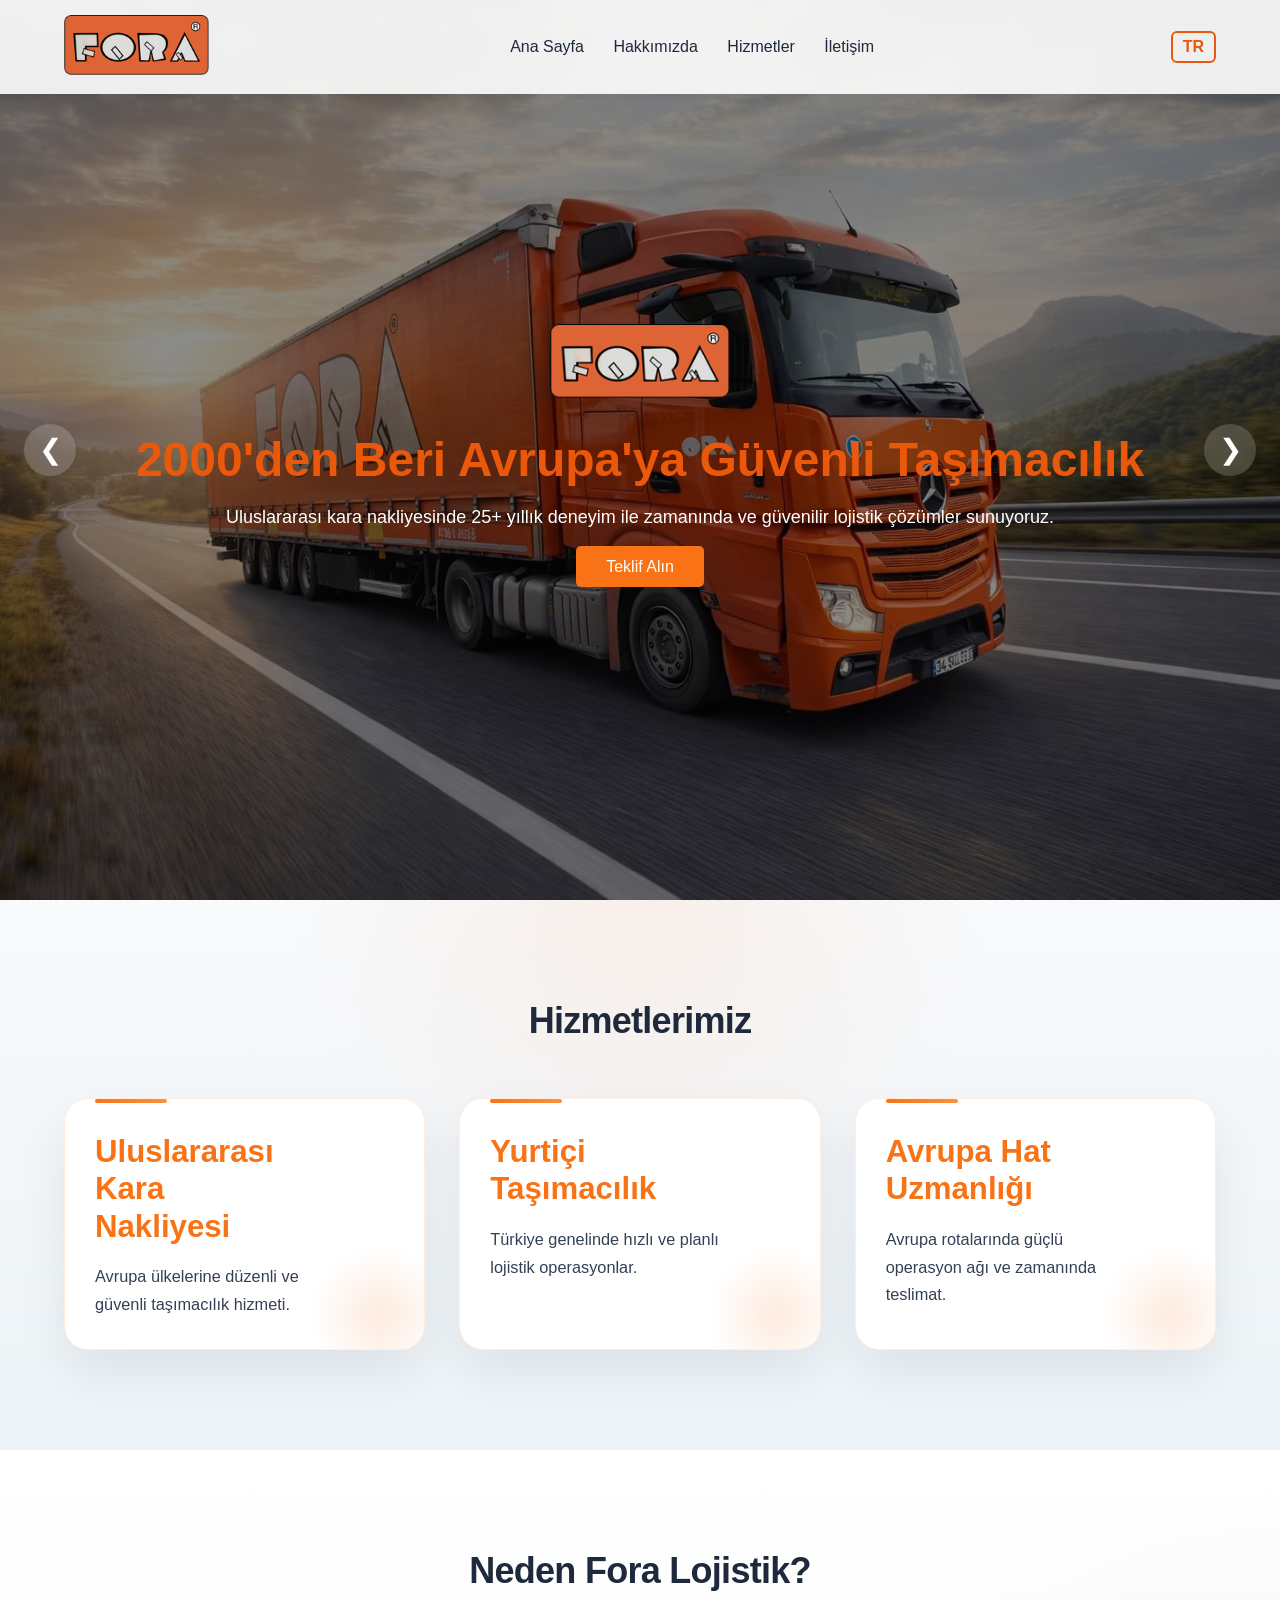
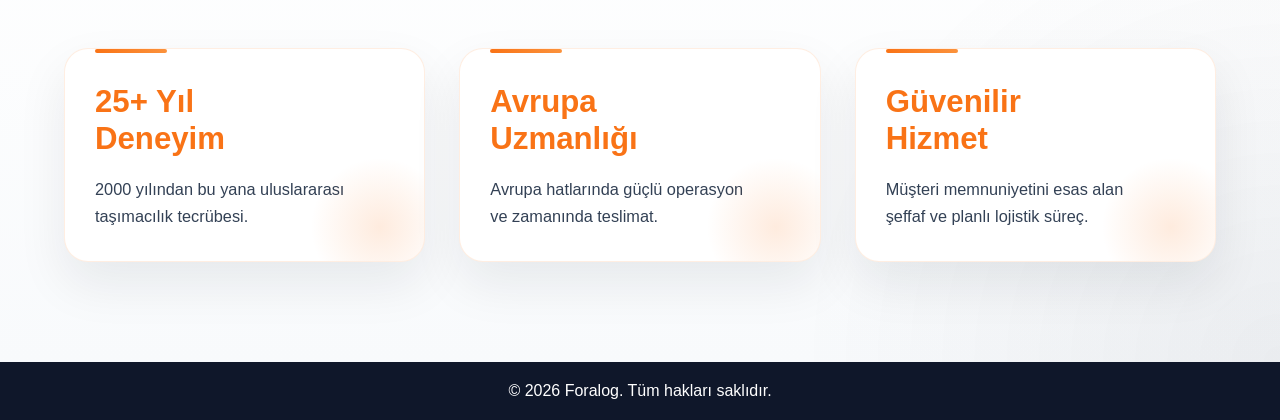
==== index.html @ 49d21595 "Repair cards effect for all pages" ====
<!DOCTYPE html>
<html lang="tr">
<head>
    <meta charset="UTF-8">
    <meta name="viewport" content="width=device-width, initial-scale=1.0">
    <title>Foralog | Kurumsal Lojistik Çözümleri</title>
    <link rel="stylesheet" href="assets/css/style.css">
</head>
<body>

<header class="navbar">
    <div class="container nav-container">

        <div class="hamburger" id="hamburger">
            <span></span>
            <span></span>
            <span></span>
        </div>

        <div class="logo">
            <img src="assets/images/logo.png" alt="Foralog Logo">
        </div>

        <nav id="nav-menu">
            <a href="index.html" data-key="navHome">Ana Sayfa</a>
            <a href="about.html" data-key="navAbout">Hakkımızda</a>
            <a href="services.html" data-key="navServices">Hizmetler</a>
            <a href="contact.html" data-key="navContact">İletişim</a>

            <!-- Mobil Dil Butonu -->
            <div class="lang-switch mobile-lang" id="lang-switch">TR</div>
        </nav>

        <!-- Desktop Dil Butonu -->
        <div class="lang-switch desktop-lang" id="lang-switch-desktop">TR</div>

    </div>
</header>

<section class="hero">
    <div class="hero-slider"></div>
    <button class="hero-nav hero-nav-prev" type="button" aria-label="Önceki fotoğraf">&#10094;</button>
    <button class="hero-nav hero-nav-next" type="button" aria-label="Sonraki fotoğraf">&#10095;</button>

    <div class="hero-content">
        <img src="assets/images/logo.png" alt="Foralog Logo" class="hero-logo">

        <h1 data-key="heroTitle">
            2000'den Beri Avrupa'ya Güvenli Taşımacılık
        </h1>

        <p data-key="heroDesc">
            Uluslararası kara nakliyesinde 25+ yıllık deneyim ile zamanında ve güvenilir lojistik çözümler sunuyoruz.
        </p>

        <a href="contact.html" class="btn" data-key="offerBtn">
            Teklif Alın
        </a>
    </div>
</section>

<section class="services">
    <div class="container">
        <h2 class="section-title" data-key="servicesTitle">Hizmetlerimiz</h2>

        <div class="service-cards feature-grid">

            <div class="card feature-card">
                <h3 data-key="service1Title">Uluslararası Kara Nakliyesi</h3>
                <p data-key="service1Desc">Avrupa ülkelerine düzenli ve güvenli taşımacılık hizmeti.</p>
            </div>

            <div class="card feature-card">
                <h3 data-key="service2Title">Yurtiçi Taşımacılık</h3>
                <p data-key="service2Desc">Türkiye genelinde hızlı ve planlı lojistik operasyonlar.</p>
            </div>

            <div class="card feature-card">
                <h3 data-key="service3Title">Avrupa Hat Uzmanlığı</h3>
                <p data-key="service3Desc">Avrupa rotalarında güçlü operasyon ağı ve zamanında teslimat.</p>
            </div>

        </div>
    </div>
</section>

<section class="why-us">
    <div class="container">
        <h2 class="section-title" data-key="whyTitle">Neden Fora Lojistik?</h2>

        <div class="service-cards feature-grid">

            <div class="card feature-card">
                <h3 data-key="why1Title">25+ Yıl Deneyim</h3>
                <p data-key="why1Desc">2000 yılından bu yana uluslararası taşımacılık tecrübesi.</p>
            </div>

            <div class="card feature-card">
                <h3 data-key="why2Title">Avrupa Uzmanlığı</h3>
                <p data-key="why2Desc">Avrupa hatlarında güçlü operasyon ve zamanında teslimat.</p>
            </div>

            <div class="card feature-card">
                <h3 data-key="why3Title">Güvenilir Hizmet</h3>
                <p data-key="why3Desc">Müşteri memnuniyetini esas alan şeffaf ve planlı lojistik süreç.</p>
            </div>

        </div>
    </div>
</section>

<footer>
    <p data-key="footerText">© 2026 Foralog. Tüm hakları saklıdır.</p>
</footer>

<script src="assets/js/script.js"></script>
</body>
</html>
---- assets/css/style.css ----
* {
    margin: 0;
    padding: 0;
    box-sizing: border-box;
}

body {
    font-family: Arial, sans-serif;
    color: #1e293b;
}

body.language-transition [data-key] {
    animation: languageFadeSwap 0.45s ease;
}

@keyframes languageFadeSwap {
    0% {
        opacity: 1;
        transform: translateY(0);
        filter: blur(0);
    }
    35% {
        opacity: 0.15;
        transform: translateY(8px);
        filter: blur(3px);
    }
    100% {
        opacity: 1;
        transform: translateY(0);
        filter: blur(0);
    }
}

.navbar {
    background: rgba(255,255,255,0.9);
    backdrop-filter: blur(10px);
    padding: 15px 0;
    position: fixed;
    width: 100%;
    top: 0;
    box-shadow: 0 2px 10px rgba(0,0,0,0.05);
    z-index: 1000;
}

.container {
    width: 90%;
    max-width: 1200px;
    margin: auto;
}

.navbar nav a {
    text-decoration: none;
    color: #1e293b;
    margin-left: 25px;
    font-weight: 500;
    transition: 0.3s;
}

.navbar nav a:hover {
    color: #f97316;
}

.hero {
    min-height: 100vh;
    position: relative;
    overflow: hidden;
    display: flex;
    align-items: center;
    justify-content: center;
    text-align: center;
    padding: 0 20px;
}

.hero-slider {
    position: absolute;
    inset: 0;
    background-size: cover;
    background-position: var(--hero-bg-position, center center);
    z-index: 0;
    opacity: 1;
    transition: opacity 1s ease-in-out;
}

@media (max-width: 768px) {
    .hero-slider {
        background-position: var(--hero-bg-position-mobile, center center);
    }
}

.hero::after {
    content: "";
    position: absolute;
    inset: 0;
    background: rgba(0,0,0,0.45);
    z-index: 1;
}

.hero-content {
    position: relative;
    z-index: 2;
    color: white;
}

.hero-nav {
    position: absolute;
    top: 50%;
    transform: translateY(-50%);
    z-index: 3;
    width: 52px;
    height: 52px;
    border: 0;
    border-radius: 999px;
    background: rgba(255,255,255,0.18);
    color: white;
    font-size: 28px;
    line-height: 1;
    cursor: pointer;
    touch-action: manipulation;
    backdrop-filter: blur(8px);
    transition: background 0.3s ease, transform 0.3s ease;
}

.hero-nav:hover {
    background: rgba(249,115,22,0.85);
    transform: translateY(-50%) scale(1.05);
}

.hero-nav-prev {
    left: 24px;
}

.hero-nav-next {
    right: 24px;
}

@media (max-width: 768px) {
    .hero-nav {
        width: 44px;
        height: 44px;
        font-size: 24px;
    }

    .hero-nav-prev {
        left: 12px;
    }

    .hero-nav-next {
        right: 12px;
    }
}

.hero-content h1 {
    font-size: 48px;
    margin-bottom: 20px;
}

.hero-content p {
    font-size: 18px;
    margin-bottom: 30px;
}

.btn {
    background: #f97316;
    color: white;
    padding: 12px 30px;
    text-decoration: none;
    border-radius: 5px;
    transition: 0.3s;
}

.btn:hover {
    background: #ea580c;
}

footer {
    text-align: center;
    padding: 20px;
    background: #0f172a;
    color: white;
}

.logo img {
    height: 60px;
}

.services {
    padding: 100px 0;
    background:
        radial-gradient(circle at top, rgba(249,115,22,0.08), transparent 42%),
        linear-gradient(180deg, #f8fafc 0%, #edf3f7 100%);
}

.why-us {
    padding: 100px 0;
    background:
        radial-gradient(circle at bottom right, rgba(15,23,42,0.06), transparent 35%),
        linear-gradient(180deg, #ffffff 0%, #f8fafc 100%);
}

.section-title {
    text-align: center;
    font-size: 36px;
    margin-bottom: 56px;
    letter-spacing: -0.02em;
}

.service-cards {
    display: grid;
    grid-template-columns: repeat(3, 1fr);
    gap: 30px;
}

.card {
    background: white;
    padding: 30px;
    width: 300px;
    border-radius: 8px;
    box-shadow: 0 5px 20px rgba(0,0,0,0.05);
    transition: 0.3s;
}

.card:hover {
    transform: translateY(-10px);
}

.card h3 {
    margin-bottom: 15px;
    color: #f97316;
}

.feature-grid {
    gap: 34px;
}

.feature-card {
    position: relative;
    width: 100%;
    min-height: 210px;
    padding: 34px 30px 30px;
    border-radius: 24px;
    border: 1px solid rgba(249,115,22,0.12);
    box-shadow: 0 22px 50px rgba(15,23,42,0.08);
    overflow: hidden;
}

.feature-card::before {
    content: "";
    position: absolute;
    top: 0;
    left: 30px;
    width: 72px;
    height: 4px;
    border-radius: 999px;
    background: linear-gradient(90deg, #f97316, #fb923c);
}

.feature-card::after {
    content: "";
    position: absolute;
    right: -26px;
    bottom: -36px;
    width: 140px;
    height: 140px;
    border-radius: 50%;
    background: radial-gradient(circle, rgba(249,115,22,0.14), rgba(249,115,22,0) 70%);
    pointer-events: none;
}

.feature-card h3 {
    font-size: 1.95rem;
    line-height: 1.2;
    margin-bottom: 18px;
    max-width: 12ch;
}

.feature-card p {
    color: #334155;
    font-size: 1.02rem;
    line-height: 1.7;
    max-width: 28ch;
}

.feature-card:hover {
    transform: translateY(-12px);
    box-shadow: 0 28px 60px rgba(15,23,42,0.12);
}

@media (max-width: 900px) {
    .service-cards {
        grid-template-columns: 1fr;
    }

    .logo {
        margin: 0 auto;
    }

    .logo img {
        height: 45px;
    }

    .section-title {
        font-size: 30px;
        margin-bottom: 40px;
    }

    .feature-card {
        min-height: auto;
    }

    .feature-card h3,
    .feature-card p {
        max-width: none;
    }
}

.nav-container {
    display: flex;
    align-items: center;
    justify-content: space-between;
}

.hamburger {
    width: 28px;
    height: 22px;
    display: none;
    flex-direction: column;
    justify-content: space-between;
    cursor: pointer;
    position: absolute;
    right: 20px;
    top: 22px;
    z-index: 2000;
    transition: transform 0.15s ease;
}

.hamburger span {
    height: 3px;
    width: 100%;
    background: #ea580c;
    border-radius: 3px;
    transition: 0.3s ease;
}

.hamburger:active {
    transform: scale(0.9);
}

.hamburger.active span:nth-child(1) {
    transform: translateY(9px) rotate(45deg);
}

.hamburger.active span:nth-child(2) {
    opacity: 0;
}

.hamburger.active span:nth-child(3) {
    transform: translateY(-9px) rotate(-45deg);
}

@media (max-width: 900px) {
    .hamburger {
        display: flex;
    }

    .navbar nav a {
        margin-left: 0;
    }

    nav {
        position: fixed;
        top: 80px;
        left: 5%;
        width: 90%;
        background: white;
        border-radius: 12px;
        padding: 30px 0;
        box-shadow: 0 30px 60px rgba(0,0,0,0.15);

        transform: translateY(-20px);
        opacity: 0;
        pointer-events: none;
        transition: all 0.3s ease;
        text-align: center;
    }

    nav.active {
        transform: translateY(0);
        opacity: 1;
        pointer-events: auto;
    }

    nav a {
        display: block;
        padding: 15px 0;
        opacity: 0;
        transform: translateY(10px);
        transition: 0.3s ease;
        text-align: center;
    }

    nav.active a {
        opacity: 1;
        transform: translateY(0);
    }

    nav.active a:nth-child(1) { transition-delay: 0.1s; }
    nav.active a:nth-child(2) { transition-delay: 0.2s; }
    nav.active a:nth-child(3) { transition-delay: 0.3s; }
    nav.active a:nth-child(4) { transition-delay: 0.4s; }
}

.page-hero {
    background: linear-gradient(135deg, #f97316, #ea580c);
    padding: 160px 0 120px 0;
    text-align: center;
    color: white;
    position: relative;
    overflow: hidden;
    box-shadow: inset 0 -10px 40px rgba(0,0,0,0.1);
    animation: fadeInHero 1s ease forwards;
}

.page-hero::after {
    content: "";
    position: absolute;
    width: 500px;
    height: 500px;
    background: rgba(255,255,255,0.08);
    border-radius: 50%;
    top: -150px;
    right: -150px;
}

.page-hero h1 {
    font-size: 50px;
    font-weight: 700;
    text-shadow: 0 6px 20px rgba(0,0,0,0.25);
}

.page-hero p {
    opacity: 0.9;
    margin-top: 15px;
    font-size: 18px;
}

.page-section {
    padding: 80px 0;
    background: #f8fafc;
}

.page-content {
    max-width: 900px;
    margin: auto;
    display: flex;
    flex-direction: column;
    gap: 20px;
    font-size: 18px;
    line-height: 1.7;
}

.page-content h2 {
    margin-top: 30px;
    color: #f97316;
}

.country-list {
    margin-left: 20px;
    line-height: 1.8;
}

.contact-section {
    padding: 120px 0;
    background:
        radial-gradient(circle at top left, rgba(249,115,22,0.08), transparent 30%),
        linear-gradient(180deg, #f8fafc 0%, #edf3f7 100%);
}

.contact-container {
    display: grid;
    grid-template-columns: 1fr 1fr;
    gap: 60px;
    align-items: stretch;
}

.contact-card {
    position: relative;
    background: linear-gradient(180deg, rgba(255,255,255,0.96) 0%, #ffffff 100%);
    backdrop-filter: blur(12px);
    padding: 52px;
    border-radius: 28px;
    border: 1px solid rgba(249,115,22,0.12);
    box-shadow: 0 28px 65px rgba(15,23,42,0.08);
    overflow: hidden;
    transition: transform 0.4s ease, box-shadow 0.4s ease, border-color 0.4s ease;
}

.contact-card::before {
    content: "";
    position: absolute;
    top: 0;
    left: 52px;
    width: 90px;
    height: 4px;
    border-radius: 999px;
    background: linear-gradient(90deg, #f97316, #fb923c);
}

.contact-card::after {
    content: "";
    position: absolute;
    right: -44px;
    bottom: -54px;
    width: 190px;
    height: 190px;
    border-radius: 50%;
    background: radial-gradient(circle, rgba(249,115,22,0.12), rgba(249,115,22,0) 70%);
    pointer-events: none;
}

.contact-card:hover {
    transform: translateY(-8px);
    border-color: rgba(249,115,22,0.22);
    box-shadow: 0 34px 75px rgba(15,23,42,0.12);
}

.contact-card h2 {
    margin-bottom: 38px;
    color: #f97316;
    font-size: 2rem;
    line-height: 1.15;
    position: relative;
    z-index: 1;
}

.contact-item {
    margin-bottom: 25px;
}

.contact-item strong {
    display: block;
    margin-bottom: 5px;
    color: #1e293b;
}

.map-container {
    border-radius: 20px;
    overflow: hidden;
    box-shadow: 0 25px 60px rgba(0,0,0,0.12);
    transition: 0.4s;
    min-height: 450px;
}

.map-container:hover {
    transform: scale(1.02);
}

@media (max-width: 900px) {
    .contact-container {
        grid-template-columns: 1fr;
    }
}

.map-container iframe {
    filter: grayscale(20%) contrast(1.05);
}

.contact-grid {
    display: grid;
    gap: 18px;
}

.contact-box {
    position: relative;
    display: flex;
    align-items: flex-start;
    gap: 18px;
    padding: 18px 20px;
    border-radius: 18px;
    border: 1px solid rgba(148,163,184,0.14);
    background: rgba(255,255,255,0.72);
    transition: transform 0.3s ease, background 0.3s ease, border-color 0.3s ease, box-shadow 0.3s ease;
    z-index: 1;
}

.contact-box:hover {
    transform: translateX(6px);
    background: rgba(249,115,22,0.08);
    border-color: rgba(249,115,22,0.2);
    box-shadow: 0 16px 32px rgba(15,23,42,0.08);
}

.contact-box span {
    display: inline-flex;
    align-items: center;
    justify-content: center;
    width: 46px;
    height: 46px;
    flex-shrink: 0;
    font-size: 22px;
    background: rgba(249,115,22,0.1);
    border-radius: 14px;
}

.contact-box strong {
    display: block;
    margin-bottom: 6px;
    color: #0f172a;
    font-size: 0.98rem;
    letter-spacing: 0.01em;
}

.contact-box p {
    color: #334155;
    line-height: 1.75;
}

@media (max-width: 768px) {
    .contact-card {
        padding: 34px 24px;
        border-radius: 22px;
    }

    .contact-card::before {
        left: 24px;
        width: 72px;
    }

    .contact-card h2 {
        font-size: 1.7rem;
    }

    .contact-box {
        padding: 16px;
        gap: 14px;
    }
}

.about-section {
    padding: 120px 0;
    background: linear-gradient(to bottom, #f8fafc, #eef2f7);
}

.about-container {
    display: grid;
    grid-template-columns: 2fr 1fr;
    gap: 80px;
    align-items: center;
}

.about-text h2 {
    margin-bottom: 30px;
    color: #f97316;
    font-size: 28px;
    font-weight: 700;
}

.about-text p {
    margin-bottom: 20px;
    line-height: 1.8;
    color: #1e293b;
    font-weight: 400;
    font-size: 16.5px;
}

.about-stats {
    display: flex;
    flex-direction: column;
    gap: 25px;
    animation: fadeUp 1.2s ease forwards;
}

.stat-box {
    position: relative;
    background: linear-gradient(180deg, rgba(255,255,255,0.98) 0%, #ffffff 100%);
    padding: 42px 38px;
    border-radius: 24px;
    border: 1px solid rgba(249,115,22,0.12);
    text-align: center;
    box-shadow: 0 22px 50px rgba(15,23,42,0.08);
    overflow: hidden;
    transition: transform 0.4s ease, box-shadow 0.4s ease, border-color 0.4s ease;
}

.stat-box::before {
    content: "";
    position: absolute;
    top: 0;
    left: 50%;
    width: 78px;
    height: 4px;
    transform: translateX(-50%);
    border-radius: 999px;
    background: linear-gradient(90deg, #f97316, #fb923c);
}

.stat-box::after {
    content: "";
    position: absolute;
    right: -30px;
    bottom: -42px;
    width: 130px;
    height: 130px;
    border-radius: 50%;
    background: radial-gradient(circle, rgba(249,115,22,0.14), rgba(249,115,22,0) 70%);
    pointer-events: none;
}

.stat-box:hover {
    transform: translateY(-10px);
    border-color: rgba(249,115,22,0.22);
    box-shadow: 0 30px 65px rgba(15,23,42,0.12);
}

.stat-box h3 {
    font-size: 48px;
    color: #f97316;
    font-weight: 700;
    margin-bottom: 12px;
    position: relative;
    z-index: 1;
}

.stat-box p {
    color: #334155;
    font-size: 1rem;
    letter-spacing: 0.01em;
    position: relative;
    z-index: 1;
}

.count-suffix {
    display: inline-block;
    margin-left: 2px;
    opacity: 0;
    transform: translateY(8px) scale(0.85);
    animation: suffixPop 0.35s ease forwards;
}

@keyframes suffixPop {
    0% {
        opacity: 0;
        transform: translateY(8px) scale(0.85);
    }
    70% {
        opacity: 1;
        transform: translateY(-2px) scale(1.08);
    }
    100% {
        opacity: 1;
        transform: translateY(0) scale(1);
    }
}

.countries-section {
    padding: 60px 0 40px 0;
}

.countries-section h2 {
    text-align: center;
    margin-bottom: 50px;
    color: #f97316;
}

.countries-grid {
    display: grid;
    grid-template-columns: repeat(auto-fit, minmax(180px, 1fr));
    gap: 20px;
    margin-bottom: 40px;
}

.countries-grid div {
    position: relative;
    background: linear-gradient(180deg, rgba(255,255,255,0.98) 0%, #ffffff 100%);
    padding: 22px 20px;
    border-radius: 18px;
    border: 1px solid rgba(249,115,22,0.1);
    text-align: center;
    box-shadow: 0 16px 35px rgba(15,23,42,0.07);
    overflow: hidden;
    transition: transform 0.3s ease, box-shadow 0.3s ease, border-color 0.3s ease, background 0.3s ease;
}

.countries-grid div::before {
    content: "";
    position: absolute;
    inset: 0 auto 0 0;
    width: 4px;
    background: linear-gradient(180deg, #f97316, #fb923c);
}

.countries-grid div:hover {
    transform: translateY(-6px);
    background: rgba(249,115,22,0.06);
    border-color: rgba(249,115,22,0.18);
    box-shadow: 0 24px 45px rgba(15,23,42,0.1);
}

.countries-grid div:last-child {
    grid-column: 1 / -1;
    max-width: 220px;
    justify-self: center;
}

.country-note {
    text-align: center;
    max-width: 700px;
    margin: 0 auto;
    color: #475569;
}

@media (max-width: 900px) {
    .about-container {
        grid-template-columns: 1fr;
    }

    .stat-box {
        padding: 34px 24px;
    }

    .stat-box h3 {
        font-size: 42px;
    }

    .countries-grid div:last-child {
        max-width: none;
        width: 100%;
    }
}

@keyframes fadeUp {
    from {
        opacity: 0;
        transform: translateY(30px);
    }
    to {
        opacity: 1;
        transform: translateY(0);
    }
}

.about-text {
    animation: fadeUp 0.8s ease forwards;
}

.reveal {
    opacity: 0;
    transform: translateY(40px);
    transition: all 0.8s ease;
}

.reveal.active {
    opacity: 1;
    transform: translateY(0);
}

.about-section {
    padding: 80px 0 40px 0;
    background: linear-gradient(to bottom, #f8fafc, #eef2f7);
    position: relative;
    overflow: hidden;
}

.about-section::before {
    content: "";
    position: absolute;
    width: 600px;
    height: 600px;
    background: radial-gradient(circle, rgba(249,115,22,0.08) 0%, transparent 70%);
    top: -200px;
    right: -200px;
}

.europe-map {
    margin-top: 30px;
    text-align: center;
}

.europe-map img {
    filter: grayscale(100%);
    width: 800px;
    max-width: 90%;
    opacity: 0.9;
    transition: 0.5s ease;
}

.europe-map img:hover {
    filter: grayscale(0%);
    transform: scale(1.03);
}

.reveal-left,
.reveal-right {
    opacity: 0;
    transition: all 0.8s ease;
}

.reveal-left {
    transform: translateX(-60px);
}

.reveal-right {
    transform: translateX(60px);
}

.reveal-active {
    opacity: 1;
    transform: translateX(0);
}

.map-container iframe {
    transition: transform 0.6s ease;
}

.map-container:hover iframe {
    transform: scale(1.02);
}

@keyframes fadeInHero {
    from {
        opacity: 0;
        transform: translateY(-30px);
    }
    to {
        opacity: 1;
        transform: translateY(0);
    }
}

.hero-logo {
    width: 180px;
    margin-bottom: 30px;
    filter: drop-shadow(0 10px 25px rgba(0,0,0,0.2));
    animation: floatLogo 4s ease-in-out infinite;
}

@keyframes floatLogo {
    0% { transform: translateY(0); }
    50% { transform: translateY(-10px); }
    100% { transform: translateY(0); }
}

.hero h1 {
    color: #ea580c;
}

.services-detail-section {
    padding: 100px 0;
    background:
        radial-gradient(circle at top left, rgba(249,115,22,0.08), transparent 28%),
        linear-gradient(180deg, #f8fafc 0%, #eef4f8 100%);
}

.service-block {
    position: relative;
    background: linear-gradient(180deg, rgba(255,255,255,0.98) 0%, #ffffff 100%);
    padding: 42px 42px 38px;
    margin-bottom: 40px;
    border-radius: 26px;
    border: 1px solid rgba(249,115,22,0.12);
    box-shadow: 0 24px 55px rgba(15,23,42,0.08);
    overflow: hidden;
    transition: transform 0.4s ease, box-shadow 0.4s ease, border-color 0.4s ease;
}

.service-block::before {
    content: "";
    position: absolute;
    top: 0;
    left: 42px;
    width: 84px;
    height: 4px;
    border-radius: 999px;
    background: linear-gradient(90deg, #f97316, #fb923c);
}

.service-block::after {
    content: "";
    position: absolute;
    right: -40px;
    bottom: -48px;
    width: 170px;
    height: 170px;
    border-radius: 50%;
    background: radial-gradient(circle, rgba(249,115,22,0.12), rgba(249,115,22,0) 70%);
    pointer-events: none;
}

.service-block:hover {
    transform: translateY(-10px);
    border-color: rgba(249,115,22,0.22);
    box-shadow: 0 32px 70px rgba(15,23,42,0.12);
}

.service-block h2 {
    color: #ea580c;
    margin-bottom: 20px;
    font-size: 2rem;
    line-height: 1.2;
    max-width: 18ch;
    position: relative;
    z-index: 1;
}

.service-block p,
.service-block li {
    position: relative;
    z-index: 1;
    color: #334155;
    font-size: 1.02rem;
    line-height: 1.8;
}

.service-block ul {
    padding-left: 0;
    list-style: none;
}

.service-block li {
    margin-bottom: 14px;
    padding-left: 30px;
}

.service-block li::before {
    content: "";
    position: absolute;
    left: 0;
    top: 11px;
    width: 12px;
    height: 12px;
    border-radius: 50%;
    background: linear-gradient(180deg, #f97316, #fb923c);
    box-shadow: 0 0 0 6px rgba(249,115,22,0.12);
}

.service-block p + p {
    margin-top: 14px;
}

@media (max-width: 768px) {
    .service-block {
        padding: 34px 24px 30px;
        border-radius: 22px;
    }

    .service-block::before {
        left: 24px;
        width: 70px;
    }

    .service-block h2 {
        font-size: 1.65rem;
        max-width: none;
    }
}

body.menu-open {
    overflow: hidden;
}

html, body {
    overflow-x: hidden;
}

.lang-switch {
    margin-left: 20px;
    cursor: pointer;
    font-weight: 600;
    color: #ea580c;
    border: 2px solid #ea580c;
    padding: 5px 10px;
    border-radius: 6px;
    transition: background 0.3s ease, color 0.3s ease, transform 0.3s ease, box-shadow 0.3s ease;
}

.lang-switch:hover {
    background: #ea580c;
    color: white;
}

.lang-switch.switching {
    animation: langSwitchPulse 0.45s ease;
}

@keyframes langSwitchPulse {
    0% {
        transform: scale(1) rotate(0deg);
        box-shadow: 0 0 0 rgba(234,88,12,0);
    }
    40% {
        transform: scale(0.92) rotate(-8deg);
        box-shadow: 0 0 0 8px rgba(234,88,12,0.12);
        background: #ea580c;
        color: white;
    }
    100% {
        transform: scale(1) rotate(0deg);
        box-shadow: 0 0 0 rgba(234,88,12,0);
    }
}

/* Varsayılan: Desktop */
.desktop-lang {
    display: block;
}

.mobile-lang {
    display: none;
}

/* Mobil */
@media (max-width: 900px) {

    .desktop-lang {
        display: none;
    }

    .mobile-lang {
        display: block;
        margin: 20px auto 0 auto;
        width: 80%;
        text-align: center;
    }
}

#nav-menu .lang-switch {
    width: 80%;
    margin: 20px auto 0 auto;
    text-align: center;
    display: none;
}

@media (max-width: 768px) {

    #lang-switch-desktop {
        display: none;
    }

    #nav-menu .lang-switch {
        display: block;
        margin-top: 20px;
        text-align: center;
    }
}

.lang-de .page-hero h1 {
    font-size: 2.6rem;
}

.scroll-to-top {
    position: fixed;
    right: 24px;
    bottom: 40px;
    width: 60px;
    height: 60px;
    border: 0;
    border-radius: 999px;
    background: #ea580c;
    color: white;
    font-size: 28px;
    line-height: 1;
    cursor: pointer;
    box-shadow: 0 16px 35px rgba(15,23,42,0.2);
    opacity: 0;
    visibility: hidden;
    transform: translateY(16px);
    transition: opacity 0.3s ease, transform 0.3s ease, visibility 0.3s ease, background 0.3s ease;
    z-index: 1100;
    touch-action: manipulation;
}

.scroll-to-top.visible {
    opacity: 1;
    visibility: visible;
    transform: translateY(0);
}

.scroll-to-top:hover {
    background: #c2410c;
}

@media (max-width: 768px) {
    .scroll-to-top {
        right: 16px;
        bottom: 30px;
        width: 52px;
        height: 52px;
        font-size: 24px;
    }
}
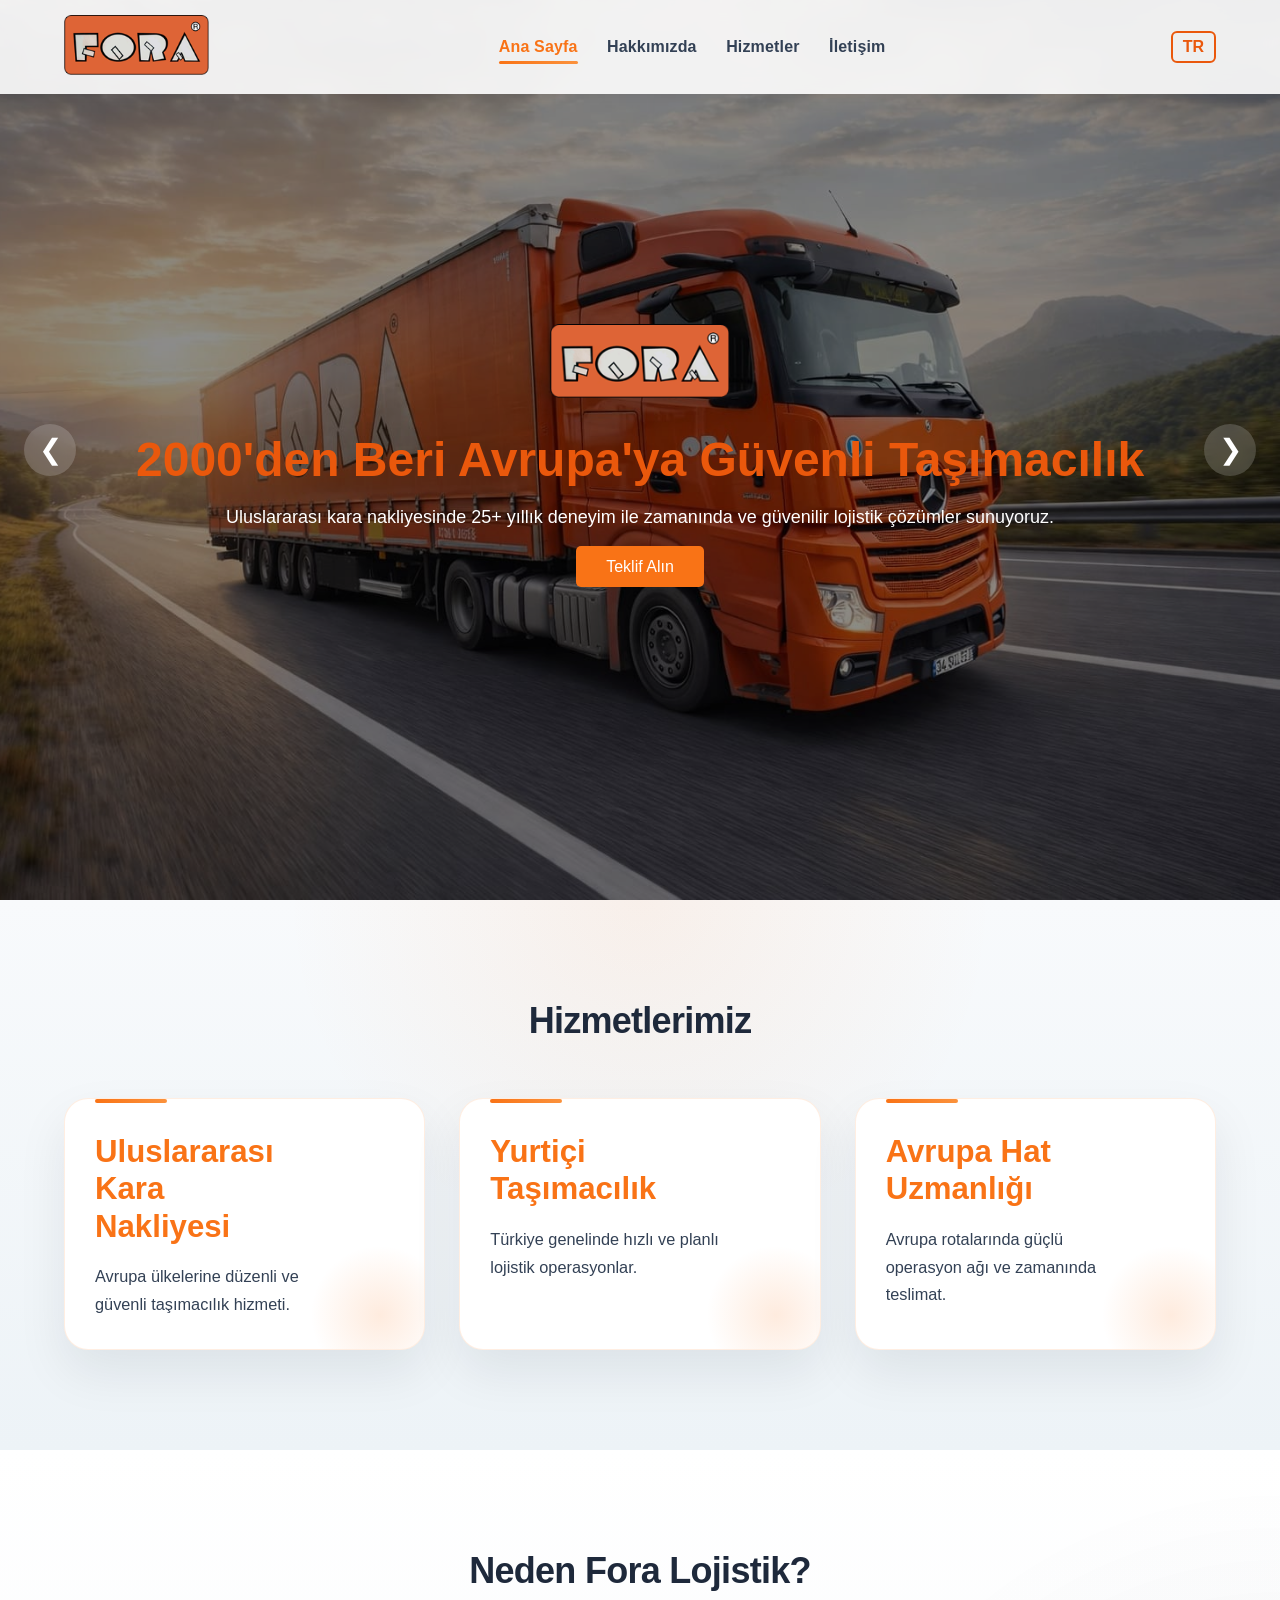
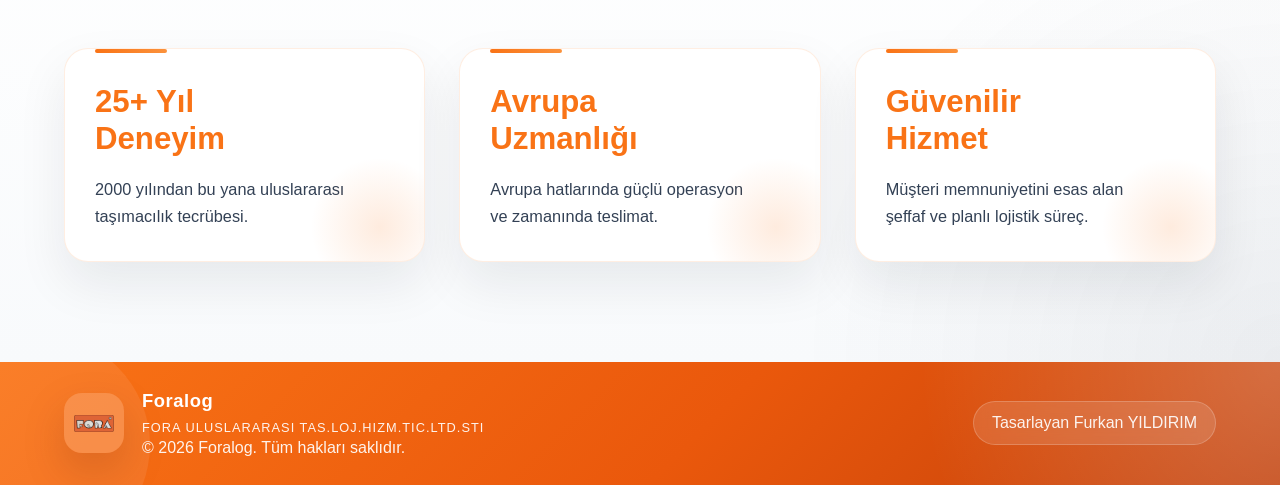
==== commit ed1a4193: "Added footer" ====
--- a/index.html
+++ b/index.html
@@ -27,11 +27,9 @@
             <a href="services.html" data-key="navServices">Hizmetler</a>
             <a href="contact.html" data-key="navContact">İletişim</a>
 
-            <!-- Mobil Dil Butonu -->
             <div class="lang-switch mobile-lang" id="lang-switch">TR</div>
         </nav>
 
-        <!-- Desktop Dil Butonu -->
         <div class="lang-switch desktop-lang" id="lang-switch-desktop">TR</div>
 
     </div>
@@ -109,8 +107,18 @@
     </div>
 </section>
 
-<footer>
-    <p data-key="footerText">© 2026 Foralog. Tüm hakları saklıdır.</p>
+<footer class="site-footer">
+    <div class="container footer-container">
+        <div class="footer-brand">
+            <img src="assets/images/logo.png" alt="Foralog Logo" class="footer-logo">
+            <div class="footer-copy">
+                <strong>Foralog</strong>
+                <p class="footer-company" data-key="footerCompany">FORA ULUSLARARASI TAS.LOJ.HIZM.TIC.LTD.STI</p>
+                <p data-key="footerText">© 2026 Foralog. Tüm hakları saklıdır.</p>
+            </div>
+        </div>
+        <p class="footer-designer" data-key="footerDesigner">Tasarlayan Furkan Yıldırım</p>
+    </div>
 </footer>
 
 <script src="assets/js/script.js"></script>
--- a/assets/css/style.css
+++ b/assets/css/style.css
@@ -49,15 +49,44 @@
 }
 
 .navbar nav a {
+    position: relative;
+    display: inline-flex;
+    align-items: center;
     text-decoration: none;
-    color: #1e293b;
+    color: #334155;
     margin-left: 25px;
-    font-weight: 500;
-    transition: 0.3s;
+    font-weight: 600;
+    letter-spacing: 0.01em;
+    padding: 10px 0;
+    transition: color 0.3s ease, transform 0.3s ease;
+}
+
+.navbar nav a::after {
+    content: "";
+    position: absolute;
+    left: 0;
+    bottom: 2px;
+    width: 100%;
+    height: 3px;
+    border-radius: 999px;
+    background: linear-gradient(90deg, #f97316, #fb923c);
+    transform: scaleX(0);
+    transform-origin: left;
+    transition: transform 0.3s ease;
 }
 
 .navbar nav a:hover {
     color: #f97316;
+    transform: translateY(-1px);
+}
+
+.navbar nav a.active {
+    color: #f97316;
+}
+
+.navbar nav a.active::after,
+.navbar nav a:hover::after {
+    transform: scaleX(1);
 }
 
 .hero {
@@ -154,6 +183,34 @@
     margin-bottom: 20px;
 }
 
+.hero-title-text {
+    display: inline-block;
+    will-change: clip-path, opacity, filter, transform;
+}
+
+.hero-content h1.hero-title-typing .hero-title-text {
+    clip-path: inset(0 100% 0 0);
+    opacity: 0.2;
+    filter: blur(8px);
+    transform: translateY(8px);
+    animation: heroTypingReveal var(--typing-duration, 1.9s) cubic-bezier(0.22, 1, 0.36, 1) forwards;
+}
+
+@keyframes heroTypingReveal {
+    from {
+        clip-path: inset(0 100% 0 0);
+        opacity: 0.2;
+        filter: blur(8px);
+        transform: translateY(8px);
+    }
+    to {
+        clip-path: inset(0 0 0 0);
+        opacity: 1;
+        filter: blur(0);
+        transform: translateY(0);
+    }
+}
+
 .hero-content p {
     font-size: 18px;
     margin-bottom: 30px;
@@ -172,11 +229,81 @@
     background: #ea580c;
 }
 
-footer {
-    text-align: center;
-    padding: 20px;
-    background: #0f172a;
+.site-footer {
+    position: relative;
+    background:
+        radial-gradient(circle at top right, rgba(255,255,255,0.22), transparent 28%),
+        linear-gradient(135deg, #f97316 0%, #ea580c 55%, #c2410c 100%);
     color: white;
+    overflow: hidden;
+}
+
+.site-footer::before {
+    content: "";
+    position: absolute;
+    inset: auto auto -70px -70px;
+    width: 220px;
+    height: 220px;
+    border-radius: 50%;
+    background: rgba(255,255,255,0.08);
+    pointer-events: none;
+}
+
+.footer-container {
+    position: relative;
+    display: flex;
+    align-items: center;
+    justify-content: space-between;
+    gap: 28px;
+    padding: 28px 0;
+    z-index: 1;
+}
+
+.footer-brand {
+    display: flex;
+    align-items: center;
+    gap: 18px;
+}
+
+.footer-logo {
+    width: 60px;
+    height: 60px;
+    object-fit: contain;
+    padding: 10px;
+    border-radius: 18px;
+    background: rgba(255,255,255,0.16);
+    box-shadow: 0 18px 40px rgba(124,45,18,0.22);
+}
+
+.footer-copy strong {
+    display: block;
+    margin-bottom: 6px;
+    font-size: 1.15rem;
+    letter-spacing: 0.03em;
+}
+
+.footer-company {
+    margin: 0 0 8px;
+    font-size: 0.8rem;
+    line-height: 1.6;
+    letter-spacing: 0.08em;
+    text-transform: uppercase;
+    color: rgba(255,255,255,0.84);
+}
+
+.footer-copy p,
+.footer-designer {
+    margin: 0;
+    color: rgba(255,255,255,0.92);
+}
+
+.footer-designer {
+    padding: 12px 18px;
+    border-radius: 999px;
+    border: 1px solid rgba(255,255,255,0.2);
+    background: rgba(255,255,255,0.12);
+    backdrop-filter: blur(8px);
+    white-space: nowrap;
 }
 
 .logo img {
@@ -288,6 +415,15 @@
 @media (max-width: 900px) {
     .service-cards {
         grid-template-columns: 1fr;
+    }
+
+    .footer-container {
+        flex-direction: column;
+        align-items: flex-start;
+    }
+
+    .footer-designer {
+        white-space: normal;
     }
 
     .logo {
@@ -396,6 +532,20 @@
         transform: translateY(10px);
         transition: 0.3s ease;
         text-align: center;
+        width: 100%;
+        justify-content: center;
+    }
+
+    .navbar nav a::after {
+        left: 50%;
+        width: 120px;
+        transform: translateX(-50%) scaleX(0);
+        transform-origin: center;
+    }
+
+    .navbar nav a:hover::after,
+    .navbar nav a.active::after {
+        transform: translateX(-50%) scaleX(1);
     }
 
     nav.active a {
@@ -615,6 +765,15 @@
 }
 
 @media (max-width: 768px) {
+    .footer-brand {
+        align-items: flex-start;
+    }
+
+    .footer-logo {
+        width: 54px;
+        height: 54px;
+    }
+
     .contact-card {
         padding: 34px 24px;
         border-radius: 22px;
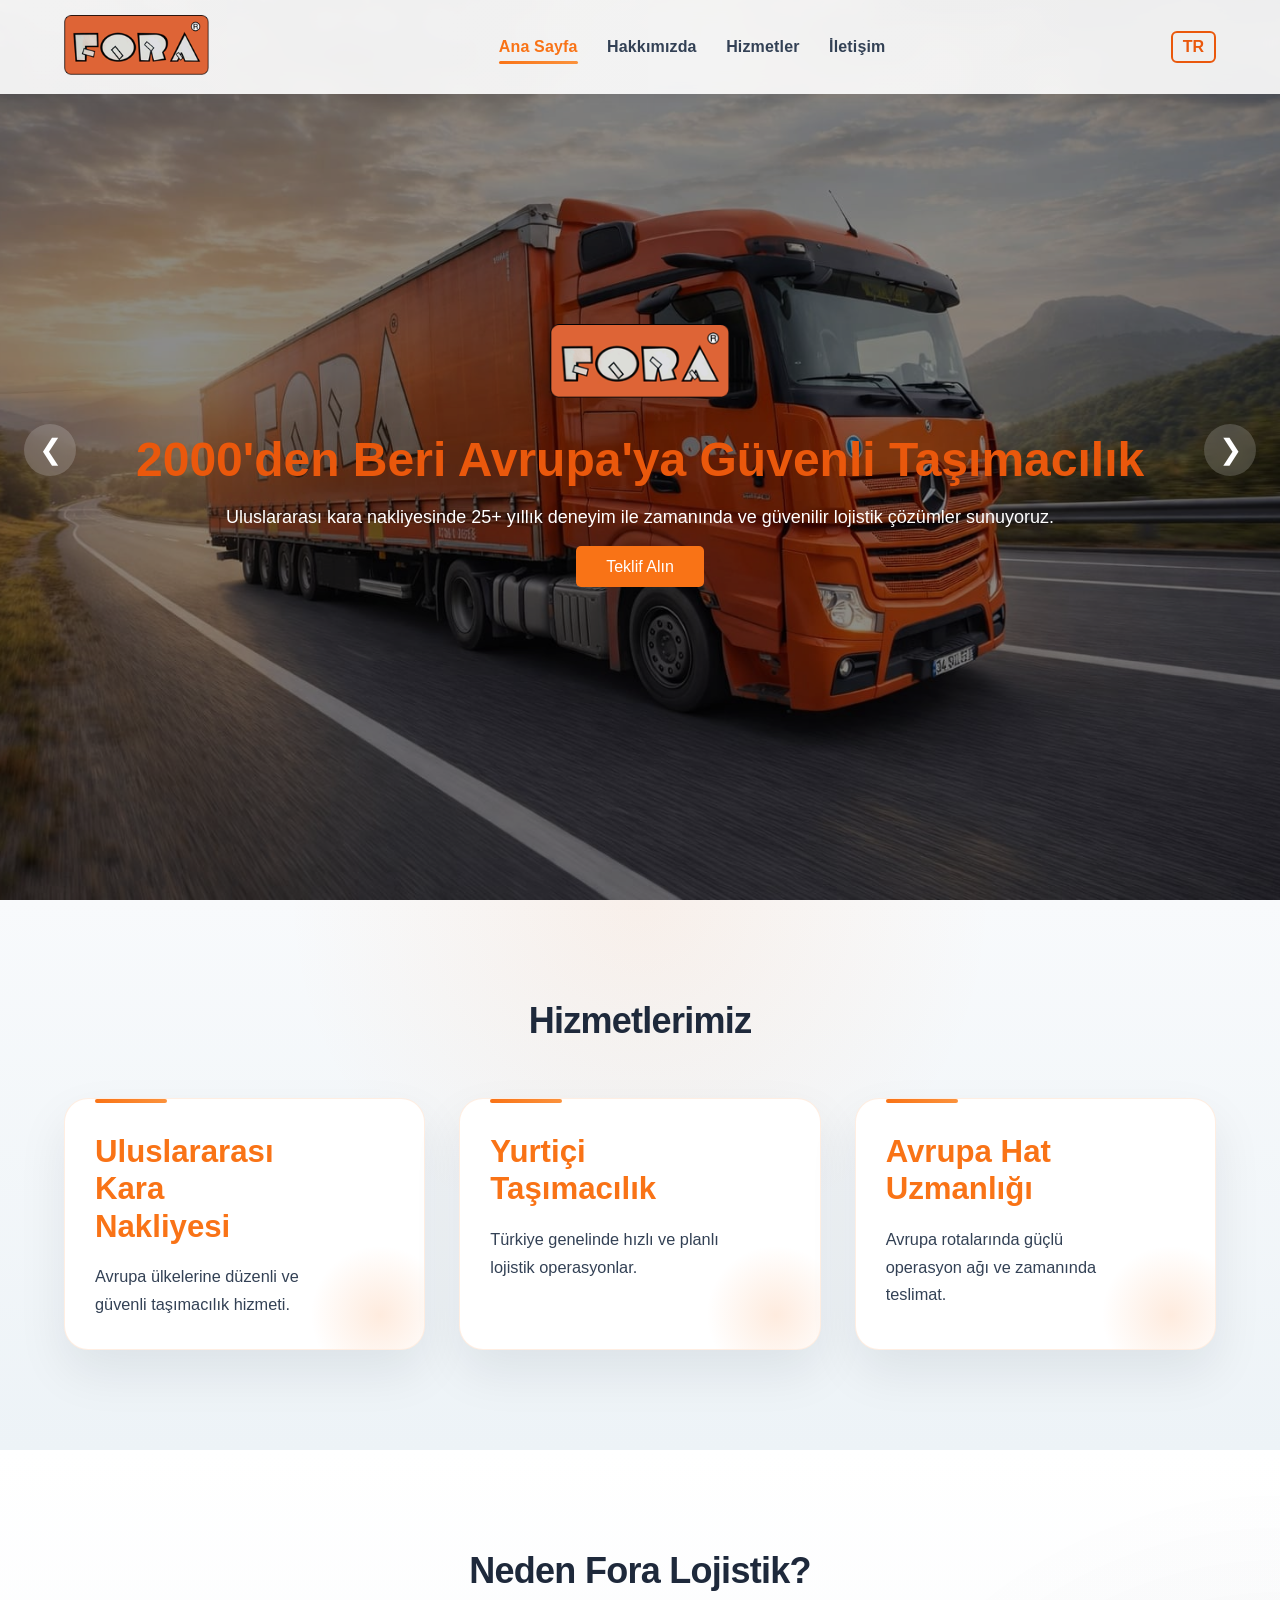
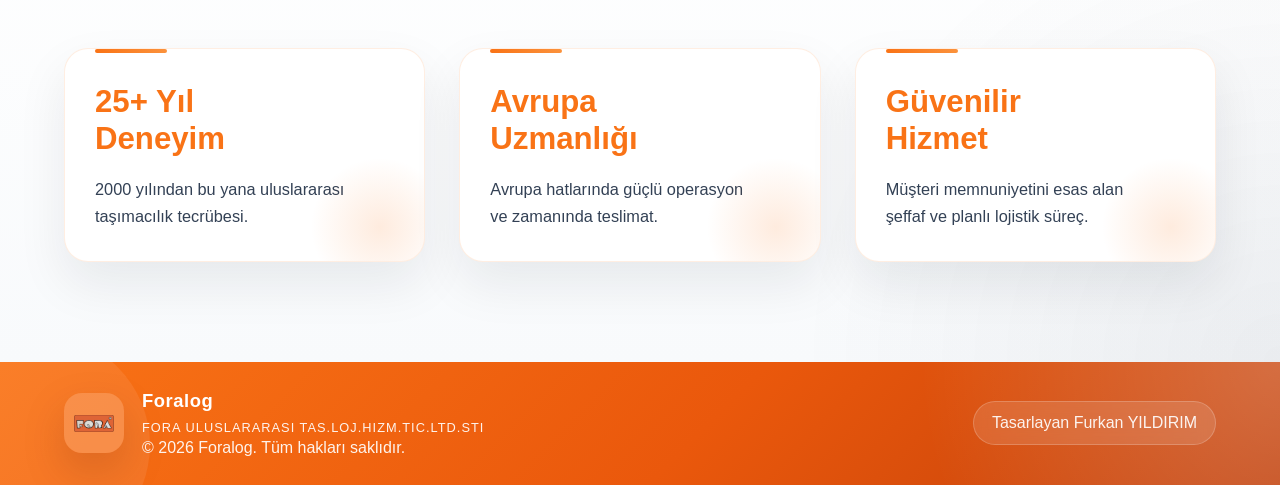
==== commit dbd82e5b: "Added double-deck system information" ====
--- a/index.html
+++ b/index.html
@@ -8,7 +8,7 @@
 </head>
 <body>
 
-<header class="navbar">
+<header class="navbar navbar-home">
     <div class="container nav-container">
 
         <div class="hamburger" id="hamburger">
--- a/assets/css/style.css
+++ b/assets/css/style.css
@@ -7,6 +7,13 @@
 body {
     font-family: Arial, sans-serif;
     color: #1e293b;
+    transition: opacity 0.35s ease, transform 0.35s ease, filter 0.35s ease;
+}
+
+body.page-transition-out {
+    opacity: 0;
+    transform: translateY(18px);
+    filter: blur(6px);
 }
 
 body.language-transition [data-key] {
@@ -40,6 +47,43 @@
     top: 0;
     box-shadow: 0 2px 10px rgba(0,0,0,0.05);
     z-index: 1000;
+}
+
+.navbar-home {
+    overflow: visible;
+}
+
+.navbar-home::before {
+    content: "";
+    position: absolute;
+    inset: 0;
+    background:
+        linear-gradient(115deg, transparent 0%, rgba(249,115,22,0.12) 22%, transparent 46%),
+        linear-gradient(90deg, rgba(255,255,255,0.12), rgba(255,255,255,0));
+    background-size: 220% 100%, 100% 100%;
+    background-position: 100% 0, 0 0;
+    pointer-events: none;
+    animation: navbarGlowDrift 9s ease-in-out infinite;
+}
+
+.navbar-home .nav-container {
+    position: relative;
+    z-index: 1;
+}
+
+@keyframes navbarGlowDrift {
+    0% {
+        background-position: 100% 0, 0 0;
+        opacity: 0.45;
+    }
+    50% {
+        background-position: 0% 0, 0 0;
+        opacity: 0.75;
+    }
+    100% {
+        background-position: 100% 0, 0 0;
+        opacity: 0.45;
+    }
 }
 
 .container {
@@ -450,6 +494,7 @@
 }
 
 .nav-container {
+    position: relative;
     display: flex;
     align-items: center;
     justify-content: space-between;
@@ -464,7 +509,7 @@
     cursor: pointer;
     position: absolute;
     right: 20px;
-    top: 22px;
+    top: calc(50% - 11px);
     z-index: 2000;
     transition: transform 0.15s ease;
 }
@@ -1121,6 +1166,26 @@
     transition: transform 0.4s ease, box-shadow 0.4s ease, border-color 0.4s ease;
 }
 
+.service-block-expandable {
+    transform-origin: top center;
+}
+
+.service-block-expandable.expanded {
+    transform: scale(1.025);
+    border-color: rgba(249,115,22,0.28);
+    box-shadow: 0 38px 85px rgba(15,23,42,0.16);
+    z-index: 3;
+    padding-top: 92px;
+}
+
+.service-block-expandable.gallery-open {
+    transform: scale(1.02);
+}
+
+.service-block-expandable.is-transitioning {
+    pointer-events: none;
+}
+
 .service-block::before {
     content: "";
     position: absolute;
@@ -1160,6 +1225,181 @@
     z-index: 1;
 }
 
+.service-intro-copy {
+    position: relative;
+    z-index: 1;
+    transition: opacity 0.35s ease, transform 0.35s ease, max-height 0.35s ease, margin 0.35s ease;
+    max-height: 600px;
+}
+
+.service-intro-copy.is-hidden {
+    opacity: 0;
+    transform: translateY(-16px);
+    max-height: 0;
+    margin: 0;
+    overflow: hidden;
+}
+
+.service-intro-toggle {
+    position: absolute;
+    top: 26px;
+    right: 26px;
+    z-index: 2;
+    border: 0;
+    border-radius: 999px;
+    padding: 10px 16px;
+    background: linear-gradient(135deg, #fff1e8 0%, #ffd8bf 100%);
+    color: #b45309;
+    font-weight: 700;
+    font-size: 0.92rem;
+    cursor: pointer;
+    border: 1px solid rgba(249,115,22,0.24);
+    box-shadow: 0 12px 26px rgba(249,115,22,0.18);
+    transition: transform 0.3s ease, background 0.3s ease, color 0.3s ease, box-shadow 0.3s ease;
+    animation: serviceIntroButtonCue 1.9s ease-in-out infinite;
+}
+
+.service-intro-toggle:hover {
+    transform: translateY(-2px);
+    background: #f97316;
+    color: white;
+    box-shadow: 0 18px 34px rgba(249,115,22,0.24);
+}
+
+.service-block-expandable.expanded .service-intro-toggle {
+    background: #ea580c;
+    color: white;
+    animation: none;
+}
+
+@keyframes serviceIntroButtonCue {
+    0% {
+        transform: translateY(0) scale(1);
+        box-shadow: 0 12px 26px rgba(249,115,22,0.18), 0 0 0 0 rgba(249,115,22,0.22);
+    }
+    50% {
+        transform: translateY(-3px) scale(1.04);
+        box-shadow: 0 18px 36px rgba(249,115,22,0.3), 0 0 0 10px rgba(249,115,22,0.08);
+    }
+    100% {
+        transform: translateY(0) scale(1);
+        box-shadow: 0 12px 26px rgba(249,115,22,0.18), 0 0 0 0 rgba(249,115,22,0);
+    }
+}
+
+.service-intro-gallery {
+    position: relative;
+    z-index: 1;
+    display: grid;
+    grid-template-columns: repeat(3, minmax(0, 1fr));
+    gap: 22px;
+    margin-top: 18px;
+    transition: opacity 0.45s ease, transform 0.45s ease;
+}
+
+.service-intro-gallery[hidden] {
+    display: none;
+}
+
+.service-intro-gallery-secondary {
+    opacity: 0;
+    transform: translateY(26px) scale(0.98);
+}
+
+.service-intro-gallery-secondary.is-visible {
+    opacity: 1;
+    transform: translateY(0) scale(1);
+}
+
+.service-gallery-item {
+    border: 0;
+    padding: 0;
+    background: transparent;
+    cursor: zoom-in;
+    border-radius: 22px;
+    overflow: hidden;
+    box-shadow: 0 20px 45px rgba(15,23,42,0.12);
+    transition: transform 0.3s ease, box-shadow 0.3s ease;
+}
+
+.service-gallery-item:hover {
+    transform: translateY(-4px);
+    box-shadow: 0 28px 54px rgba(15,23,42,0.16);
+}
+
+.service-gallery-item img {
+    display: block;
+    width: 100%;
+    height: 280px;
+    object-fit: cover;
+}
+
+.service-intro-gallery-secondary .service-gallery-item img {
+    height: 240px;
+}
+
+.service-image-lightbox {
+    position: fixed;
+    inset: 0;
+    display: flex;
+    align-items: center;
+    justify-content: center;
+    padding: 24px;
+    background: rgba(15,23,42,0.78);
+    backdrop-filter: blur(8px);
+    opacity: 0;
+    visibility: hidden;
+    pointer-events: none;
+    transition: opacity 0.25s ease, visibility 0.25s ease;
+    z-index: 2100;
+}
+
+.service-image-lightbox.open {
+    opacity: 1;
+    visibility: visible;
+    pointer-events: auto;
+}
+
+.service-image-lightbox img {
+    width: min(960px, 100%);
+    max-height: calc(100vh - 48px);
+    border-radius: 28px;
+    object-fit: contain;
+    box-shadow: 0 30px 70px rgba(0,0,0,0.32);
+    background: white;
+}
+
+.service-lightbox-nav {
+    position: absolute;
+    top: 50%;
+    transform: translateY(-50%);
+    width: 56px;
+    height: 56px;
+    border: 0;
+    border-radius: 999px;
+    background: rgba(255,255,255,0.16);
+    color: white;
+    font-size: 28px;
+    line-height: 1;
+    cursor: pointer;
+    backdrop-filter: blur(10px);
+    box-shadow: 0 14px 30px rgba(0,0,0,0.2);
+    transition: transform 0.25s ease, background 0.25s ease;
+}
+
+.service-lightbox-nav:hover {
+    transform: translateY(-50%) scale(1.06);
+    background: rgba(249,115,22,0.9);
+}
+
+.service-lightbox-prev {
+    left: 28px;
+}
+
+.service-lightbox-next {
+    right: 28px;
+}
+
 .service-block p,
 .service-block li {
     position: relative;
@@ -1209,6 +1449,71 @@
     .service-block h2 {
         font-size: 1.65rem;
         max-width: none;
+    }
+
+    .service-intro-toggle {
+        position: static;
+        align-self: flex-end;
+        margin-bottom: 18px;
+        padding: 9px 14px;
+        font-size: 0.88rem;
+    }
+
+    .service-block-expandable.expanded {
+        padding-top: 34px;
+    }
+
+    .service-block-expandable {
+        display: flex;
+        flex-direction: column;
+    }
+
+    .service-intro-gallery {
+        grid-template-columns: 1fr;
+        gap: 16px;
+    }
+
+    .service-gallery-item img {
+        height: auto;
+        max-height: 320px;
+    }
+
+    .service-intro-gallery-secondary .service-gallery-item img {
+        height: auto;
+    }
+
+    .service-image-lightbox {
+        padding: 16px;
+    }
+
+    .service-image-lightbox img {
+        border-radius: 20px;
+        width: min(100%, 98vw);
+        max-height: calc(100vh - 20px);
+    }
+
+    .service-lightbox-nav {
+        width: 48px;
+        height: 48px;
+        font-size: 24px;
+        left: 50%;
+        right: auto;
+        transform: translateX(-50%);
+    }
+
+    .service-lightbox-nav:hover,
+    .service-lightbox-nav:active {
+        transform: translateX(-50%);
+    }
+
+    .service-lightbox-prev {
+        top: 20px;
+        bottom: auto;
+    }
+
+    .service-lightbox-next {
+        top: auto;
+        bottom: 20px;
     }
 }
 
@@ -1327,6 +1632,118 @@
     touch-action: manipulation;
 }
 
+.service-shortcut-button {
+    position: fixed;
+    right: 24px;
+    bottom: 116px;
+    width: 60px;
+    height: 60px;
+    border: 0;
+    border-radius: 999px;
+    background: linear-gradient(135deg, #fb923c 0%, #ea580c 100%);
+    color: white;
+    font-size: 0.95rem;
+    font-weight: 800;
+    letter-spacing: 0.04em;
+    cursor: pointer;
+    box-shadow: 0 16px 35px rgba(15,23,42,0.22);
+    opacity: 0;
+    visibility: hidden;
+    transform: translateY(16px);
+    transition: opacity 0.3s ease, transform 0.3s ease, visibility 0.3s ease, box-shadow 0.3s ease;
+    z-index: 1100;
+    touch-action: manipulation;
+}
+
+.service-shortcut-button.visible {
+    opacity: 1;
+    visibility: visible;
+    transform: translateY(0);
+}
+
+.service-shortcut-button:hover {
+    box-shadow: 0 20px 42px rgba(234,88,12,0.3);
+}
+
+.service-shortcut-button::before {
+    content: "";
+    position: absolute;
+    inset: -6px;
+    border-radius: inherit;
+    border: 1px solid rgba(249,115,22,0.24);
+    opacity: 0;
+    animation: serviceShortcutPulse 1.9s ease-in-out infinite;
+}
+
+@keyframes serviceShortcutPulse {
+    0% {
+        opacity: 0;
+        transform: scale(0.92);
+    }
+    45% {
+        opacity: 1;
+        transform: scale(1.08);
+    }
+    100% {
+        opacity: 0;
+        transform: scale(1.2);
+    }
+}
+
+.service-block-highlight {
+    animation: serviceCardHighlight 2.2s ease;
+}
+
+.service-block-persistent-highlight {
+    animation: serviceCardPersistentPulse 1.8s ease-in-out infinite;
+}
+
+@keyframes serviceCardPersistentPulse {
+    0% {
+        border-color: rgba(249,115,22,0.16);
+        box-shadow:
+            0 0 0 0 rgba(251,146,60,0),
+            0 0 0 rgba(249,115,22,0),
+            0 24px 55px rgba(15,23,42,0.08);
+    }
+    50% {
+        border-color: rgba(249,115,22,0.34);
+        box-shadow:
+            0 0 0 8px rgba(251,146,60,0.1),
+            0 0 34px rgba(249,115,22,0.18),
+            0 24px 55px rgba(15,23,42,0.08);
+    }
+    100% {
+        border-color: rgba(249,115,22,0.16);
+        box-shadow:
+            0 0 0 0 rgba(251,146,60,0),
+            0 0 0 rgba(249,115,22,0),
+            0 24px 55px rgba(15,23,42,0.08);
+    }
+}
+
+@keyframes serviceCardHighlight {
+    0% {
+        box-shadow:
+            0 0 0 0 rgba(249,115,22,0),
+            0 24px 55px rgba(15,23,42,0.08);
+        border-color: rgba(249,115,22,0.12);
+    }
+    25% {
+        box-shadow:
+            0 0 0 10px rgba(251,146,60,0.12),
+            0 0 42px rgba(249,115,22,0.22),
+            0 34px 75px rgba(15,23,42,0.14);
+        border-color: rgba(249,115,22,0.36);
+    }
+    100% {
+        box-shadow:
+            0 0 0 0 rgba(249,115,22,0),
+            0 24px 55px rgba(15,23,42,0.08);
+        border-color: rgba(249,115,22,0.12);
+    }
+}
+
 .scroll-to-top.visible {
     opacity: 1;
     visibility: visible;
@@ -1338,6 +1755,14 @@
 }
 
 @media (max-width: 768px) {
+    .service-shortcut-button {
+        right: 16px;
+        bottom: 92px;
+        width: 52px;
+        height: 52px;
+        font-size: 0.82rem;
+    }
+
     .scroll-to-top {
         right: 16px;
         bottom: 30px;
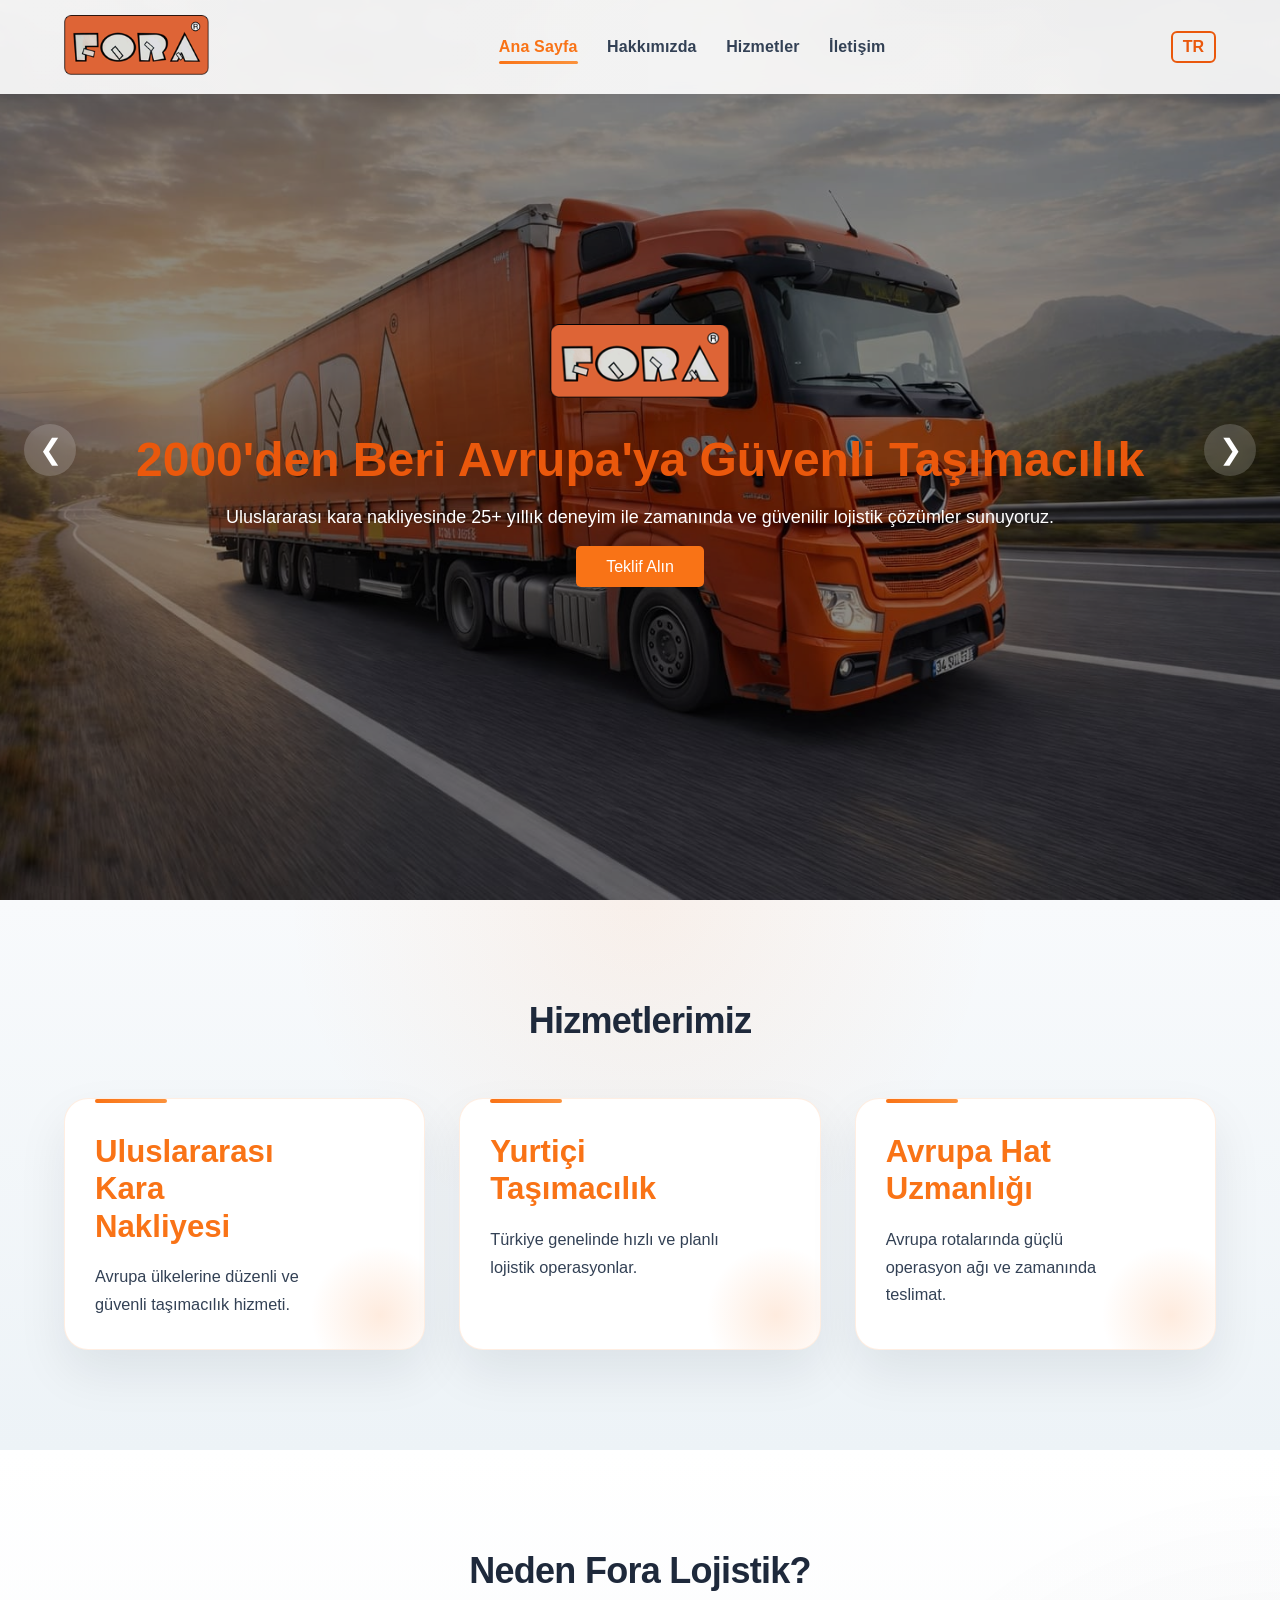
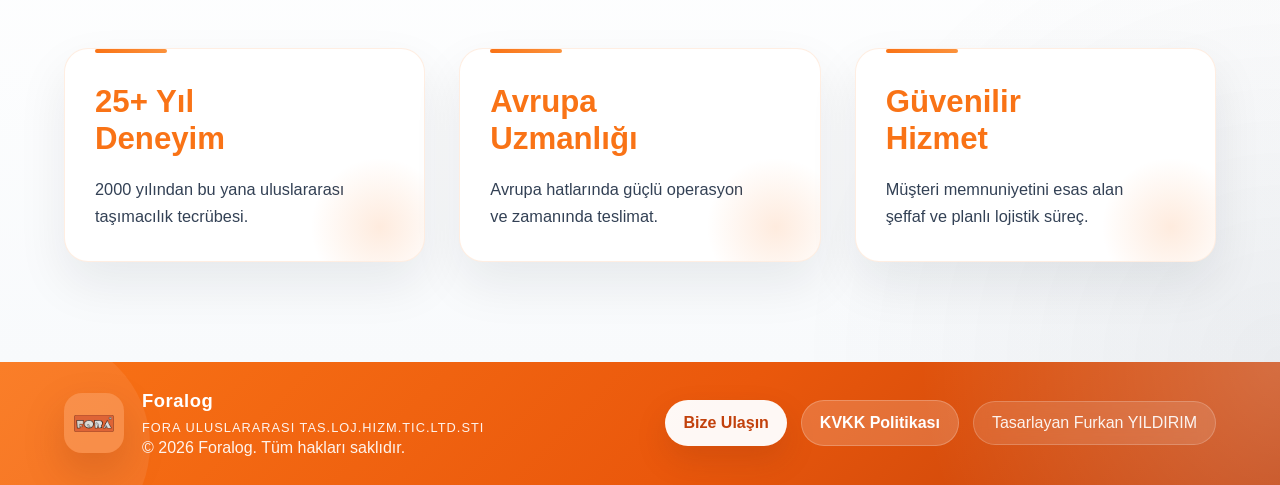
==== commit a74eeb6c: "Added kvkk button" ====
--- a/index.html
+++ b/index.html
@@ -117,7 +117,11 @@
                 <p data-key="footerText">© 2026 Foralog. Tüm hakları saklıdır.</p>
             </div>
         </div>
-        <p class="footer-designer" data-key="footerDesigner">Tasarlayan Furkan Yıldırım</p>
+        <div class="footer-actions">
+            <a href="contact.html" class="footer-contact-btn" data-key="footerContactBtn">Bize Ulaşın</a>
+            <a href="kvkk.html" class="footer-contact-btn footer-policy-btn" data-key="footerKvkkBtn">KVKK Politikası</a>
+            <p class="footer-designer" data-key="footerDesigner">Tasarlayan Furkan Yıldırım</p>
+        </div>
     </div>
 </footer>
 
--- a/assets/css/style.css
+++ b/assets/css/style.css
@@ -341,6 +341,45 @@
     color: rgba(255,255,255,0.92);
 }
 
+.footer-actions {
+    display: flex;
+    align-items: center;
+    gap: 14px;
+}
+
+.footer-contact-btn {
+    display: inline-flex;
+    align-items: center;
+    justify-content: center;
+    min-height: 46px;
+    padding: 0 18px;
+    border-radius: 999px;
+    background: rgba(255,255,255,0.96);
+    color: #c2410c;
+    text-decoration: none;
+    font-weight: 700;
+    box-shadow: 0 14px 30px rgba(124,45,18,0.18);
+    transition: transform 0.25s ease, box-shadow 0.25s ease, background 0.25s ease;
+}
+
+.footer-contact-btn:hover {
+    transform: translateY(-2px);
+    background: #fff7ed;
+    box-shadow: 0 18px 36px rgba(124,45,18,0.24);
+}
+
+.footer-policy-btn {
+    background: rgba(255,255,255,0.18);
+    color: white;
+    border: 1px solid rgba(255,255,255,0.22);
+    box-shadow: none;
+}
+
+.footer-policy-btn:hover {
+    background: rgba(255,255,255,0.28);
+    box-shadow: none;
+}
+
 .footer-designer {
     padding: 12px 18px;
     border-radius: 999px;
@@ -468,6 +507,11 @@
 
     .footer-designer {
         white-space: normal;
+    }
+
+    .footer-actions {
+        flex-direction: column;
+        align-items: flex-start;
     }
 
     .logo {
@@ -1665,6 +1709,44 @@
     box-shadow: 0 20px 42px rgba(234,88,12,0.3);
 }
 
+.service-shortcut-pill {
+    position: absolute;
+    right: 74px;
+    top: 50%;
+    transform: translateY(-50%);
+    padding: 11px 16px;
+    border-radius: 16px;
+    background: rgba(255,255,255,0.94);
+    color: #9a3412;
+    font-size: 0.86rem;
+    font-weight: 700;
+    white-space: nowrap;
+    box-shadow: 0 14px 32px rgba(15,23,42,0.14);
+    border: 1px solid rgba(249,115,22,0.14);
+    pointer-events: none;
+    opacity: 0;
+    transform: translateY(-50%) translateX(10px) scale(0.96);
+    transition: opacity 0.35s ease, transform 0.35s ease;
+}
+
+.service-shortcut-pill::after {
+    content: "";
+    position: absolute;
+    right: -6px;
+    top: 50%;
+    width: 12px;
+    height: 12px;
+    background: rgba(255,255,255,0.94);
+    border-top: 1px solid rgba(249,115,22,0.14);
+    border-right: 1px solid rgba(249,115,22,0.14);
+    transform: translateY(-50%) rotate(45deg);
+}
+
+.service-shortcut-button.visible .service-shortcut-pill {
+    opacity: 1;
+    transform: translateY(-50%) translateX(0) scale(1);
+}
+
 .service-shortcut-button::before {
     content: "";
     position: absolute;
@@ -1763,6 +1845,16 @@
         font-size: 0.82rem;
     }
 
+    .service-shortcut-pill {
+        right: 62px;
+        padding: 10px 13px;
+        font-size: 0.78rem;
+        max-width: 132px;
+        white-space: normal;
+        text-align: center;
+        line-height: 1.2;
+    }
+
     .scroll-to-top {
         right: 16px;
         bottom: 30px;
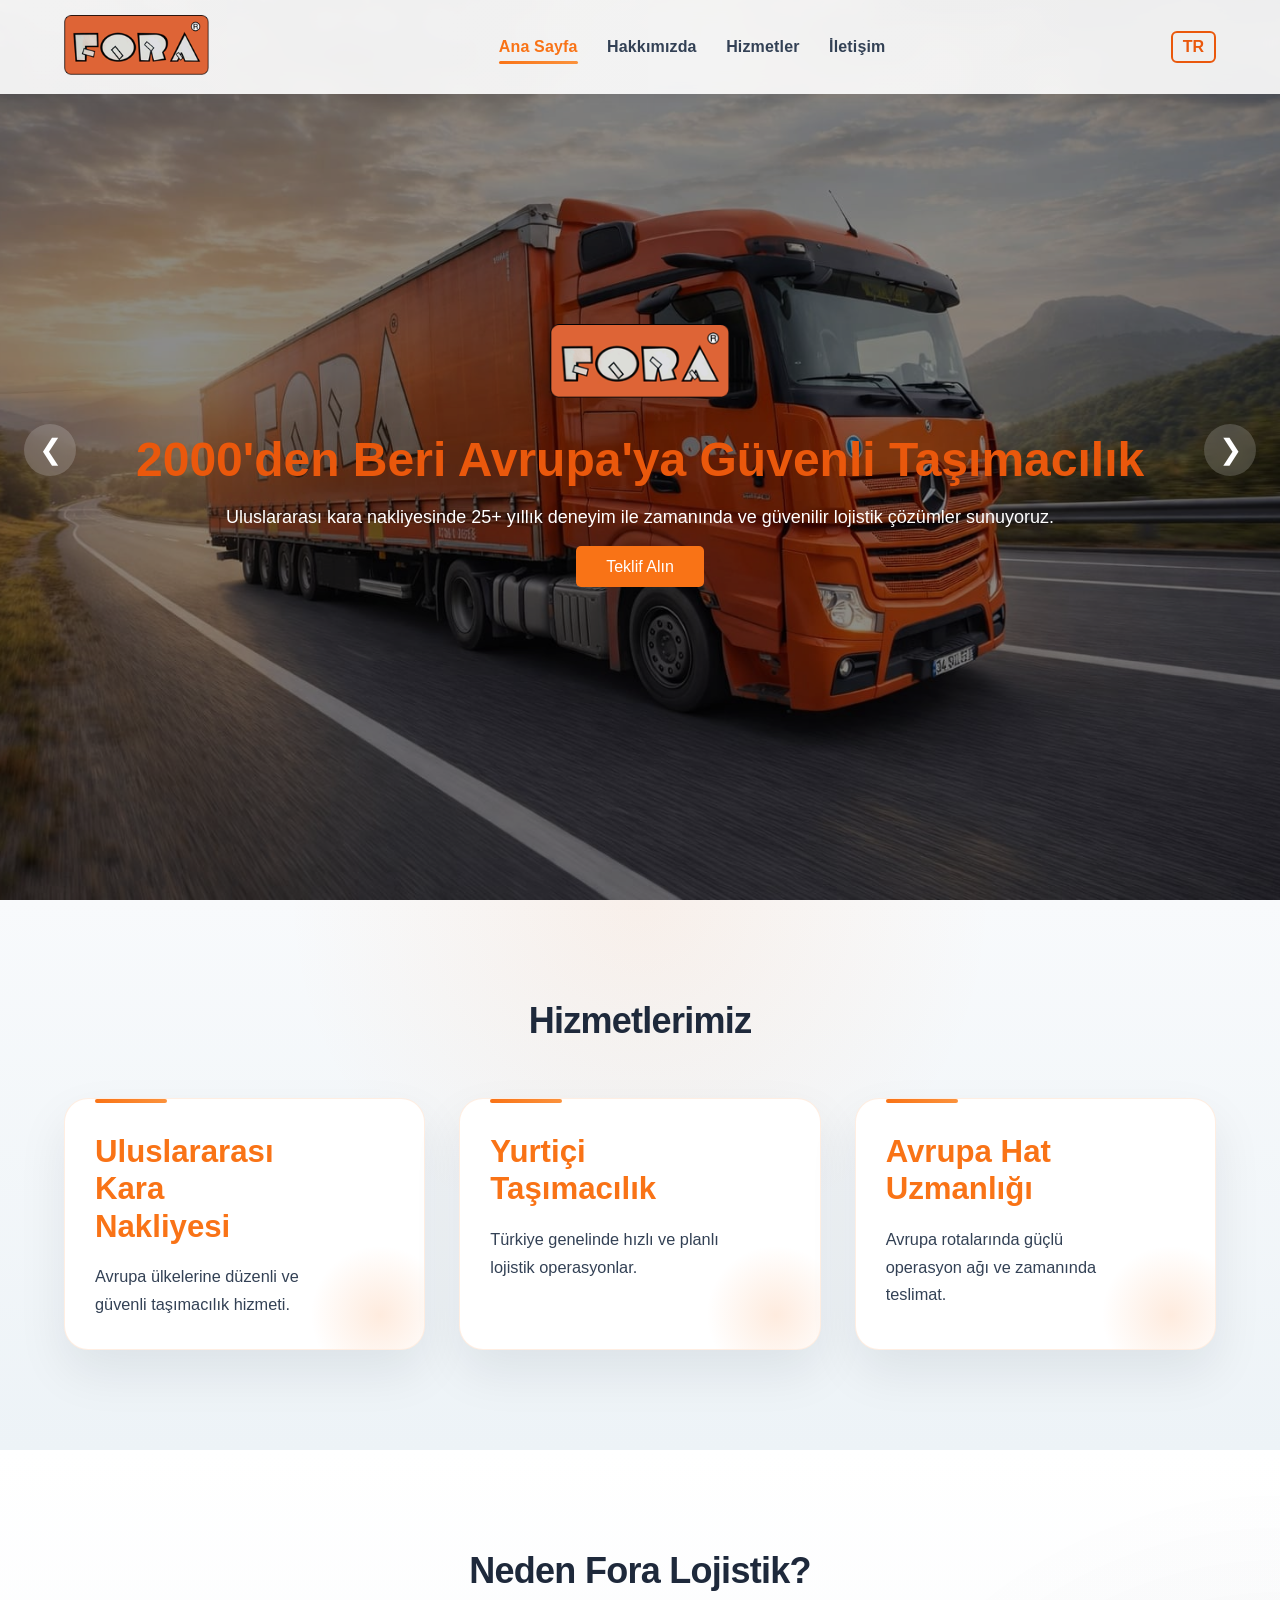
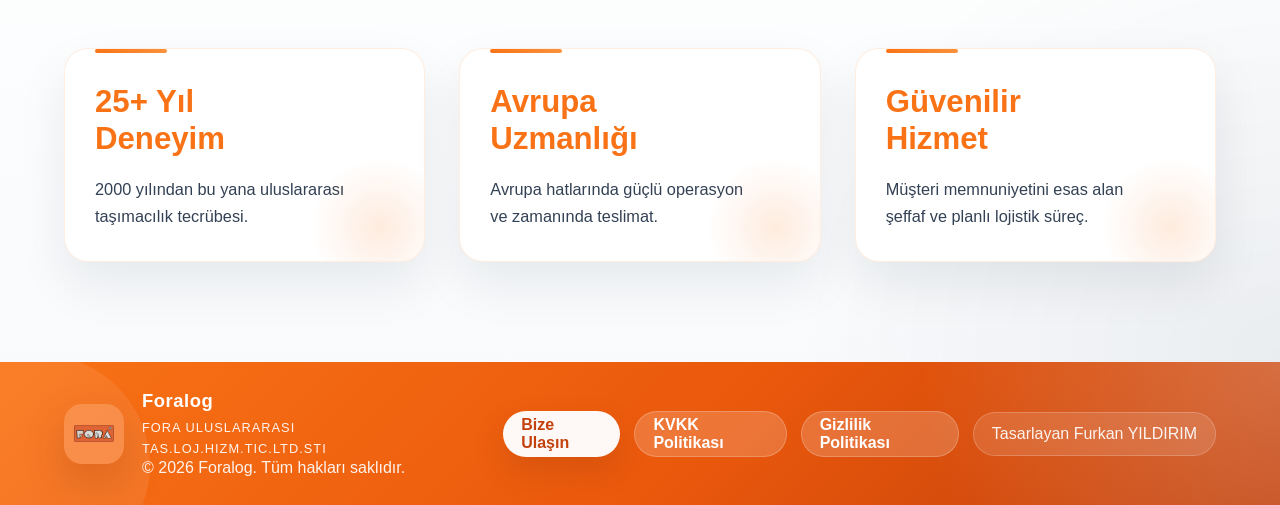
==== commit 282977d1: "Added Privacy policy" ====
--- a/index.html
+++ b/index.html
@@ -120,6 +120,7 @@
         <div class="footer-actions">
             <a href="contact.html" class="footer-contact-btn" data-key="footerContactBtn">Bize Ulaşın</a>
             <a href="kvkk.html" class="footer-contact-btn footer-policy-btn" data-key="footerKvkkBtn">KVKK Politikası</a>
+            <a href="gizlilik.html" class="footer-contact-btn footer-policy-btn" data-key="footerPrivacyBtn">Gizlilik Politikası</a>
             <p class="footer-designer" data-key="footerDesigner">Tasarlayan Furkan Yıldırım</p>
         </div>
     </div>
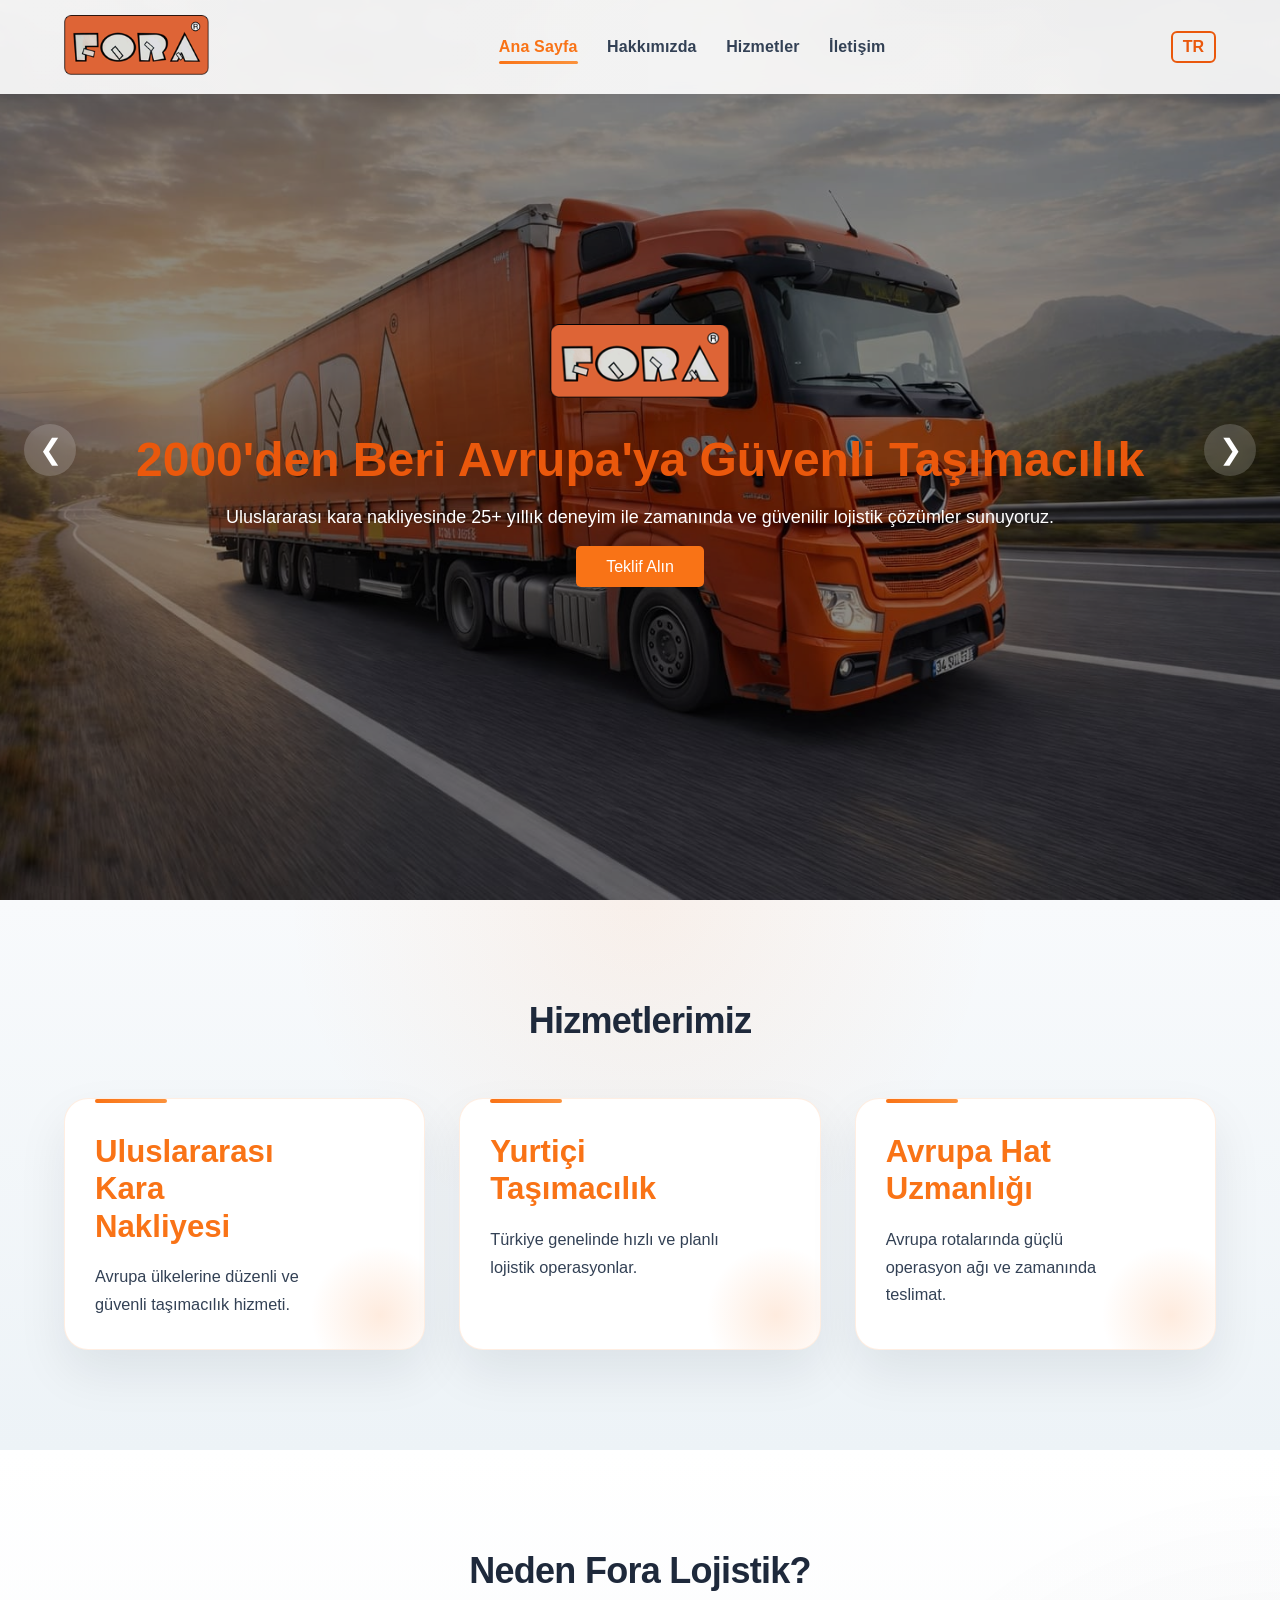
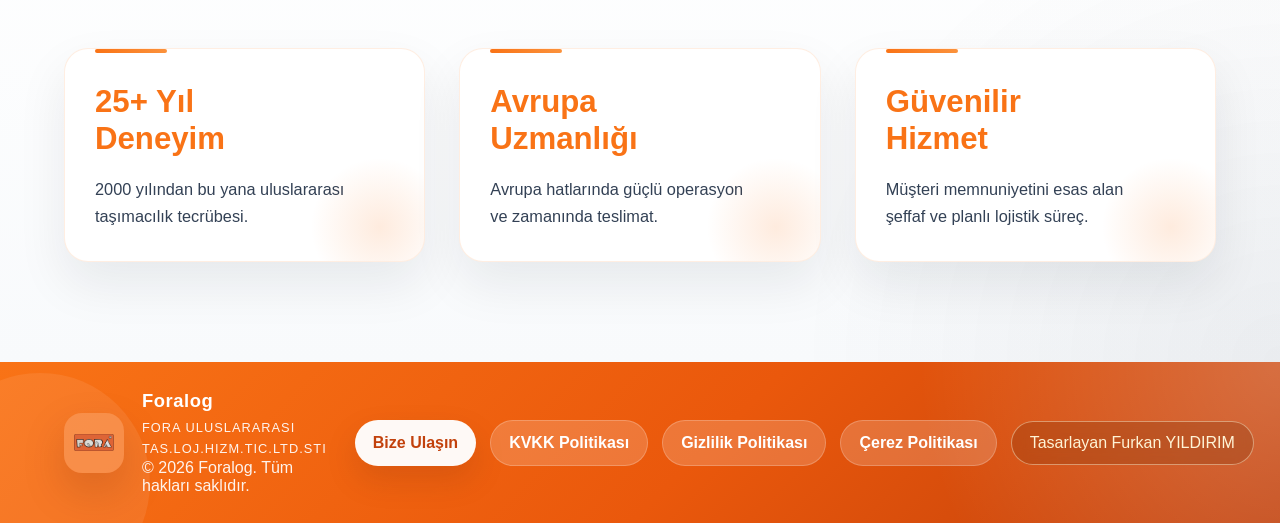
==== commit e44c10f3: "Added cookie policy button" ====
--- a/index.html
+++ b/index.html
@@ -121,6 +121,7 @@
             <a href="contact.html" class="footer-contact-btn" data-key="footerContactBtn">Bize Ulaşın</a>
             <a href="kvkk.html" class="footer-contact-btn footer-policy-btn" data-key="footerKvkkBtn">KVKK Politikası</a>
             <a href="gizlilik.html" class="footer-contact-btn footer-policy-btn" data-key="footerPrivacyBtn">Gizlilik Politikası</a>
+            <a href="cerez.html" class="footer-contact-btn footer-policy-btn" data-key="footerCookieBtn">Çerez Politikası</a>
             <p class="footer-designer" data-key="footerDesigner">Tasarlayan Furkan Yıldırım</p>
         </div>
     </div>
--- a/assets/css/style.css
+++ b/assets/css/style.css
@@ -353,6 +353,7 @@
     justify-content: center;
     min-height: 46px;
     padding: 0 18px;
+    white-space: nowrap;
     border-radius: 999px;
     background: rgba(255,255,255,0.96);
     color: #c2410c;
@@ -383,10 +384,19 @@
 .footer-designer {
     padding: 12px 18px;
     border-radius: 999px;
-    border: 1px solid rgba(255,255,255,0.2);
-    background: rgba(255,255,255,0.12);
+    border: 1px solid rgba(255,244,214,0.45);
+    background: rgba(120,53,15,0.26);
+    color: #fff4d6;
     backdrop-filter: blur(8px);
     white-space: nowrap;
+    transition: transform 0.25s ease, background 0.25s ease, box-shadow 0.25s ease, border-color 0.25s ease;
+}
+
+.footer-designer:hover {
+    transform: translateY(-2px);
+    background: rgba(120,53,15,0.4);
+    border-color: rgba(255,244,214,0.65);
+    box-shadow: 0 16px 30px rgba(83,31,7,0.2);
 }
 
 .logo img {
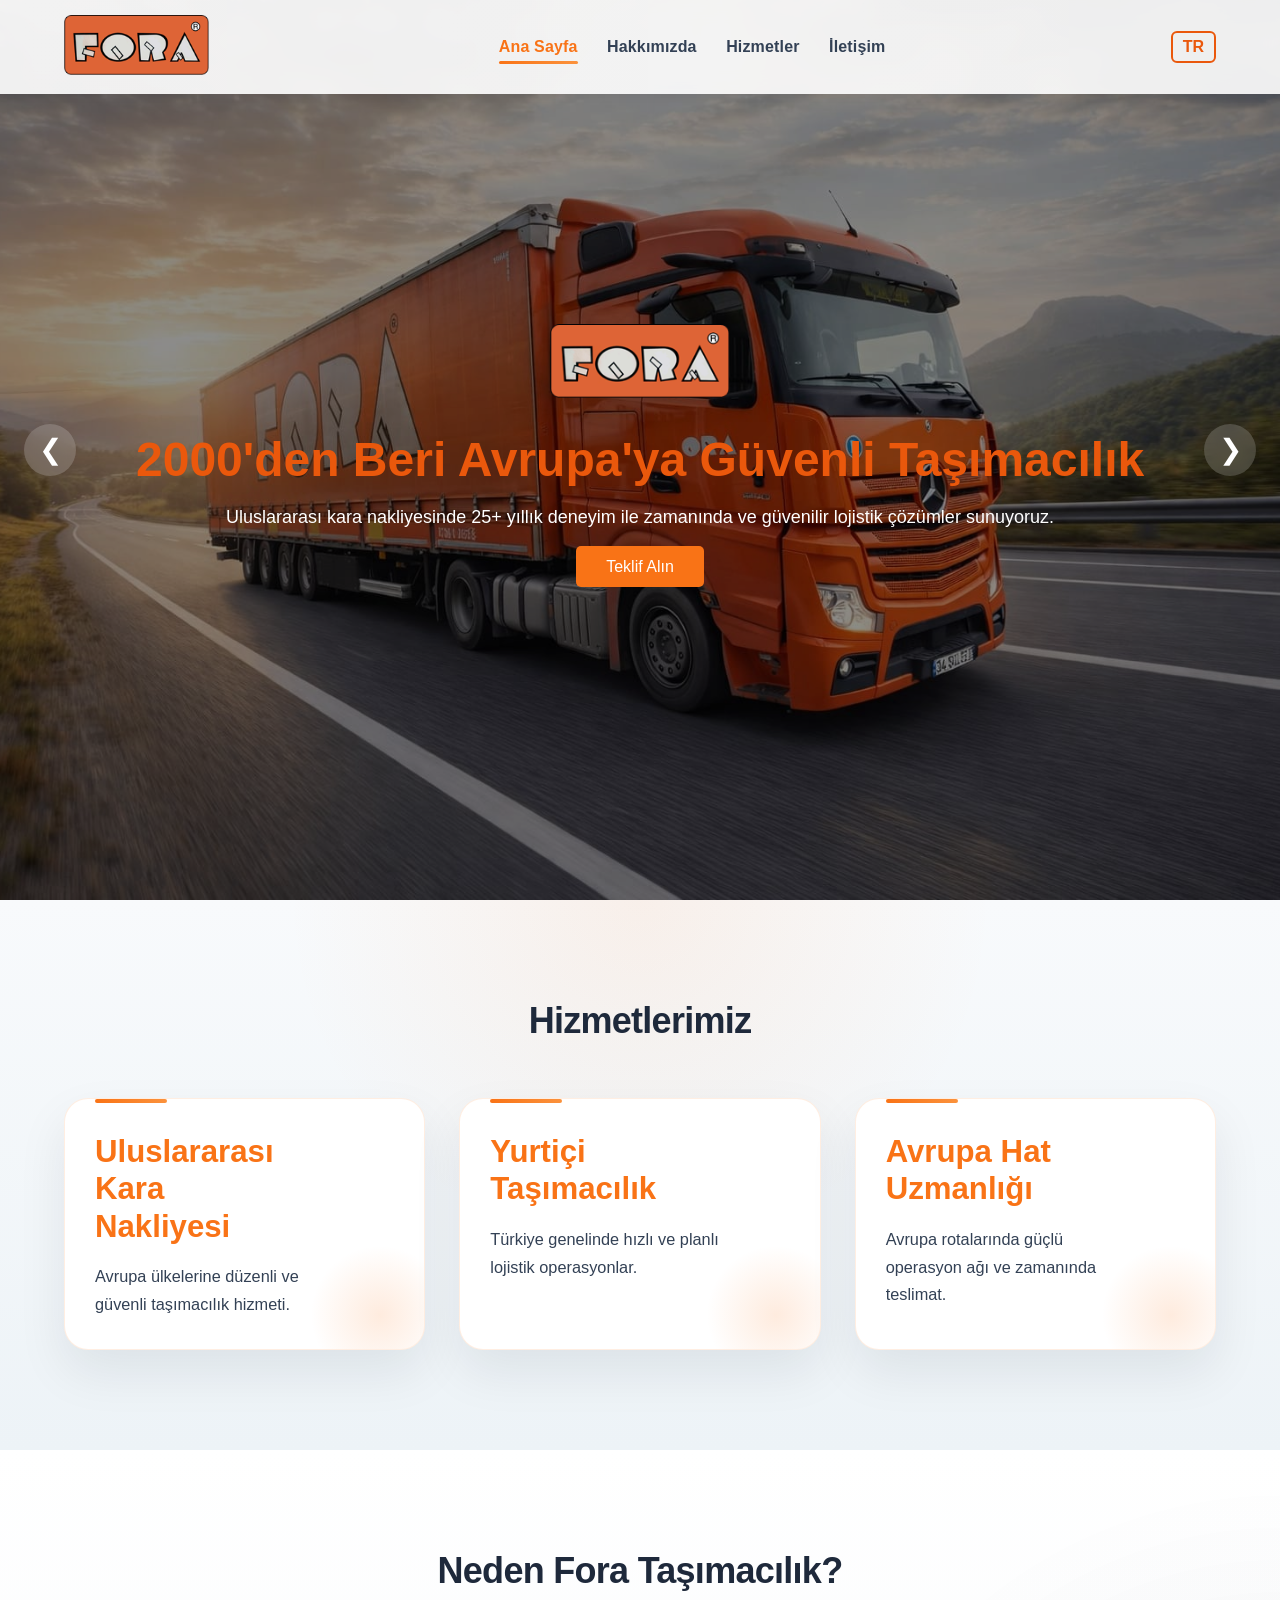
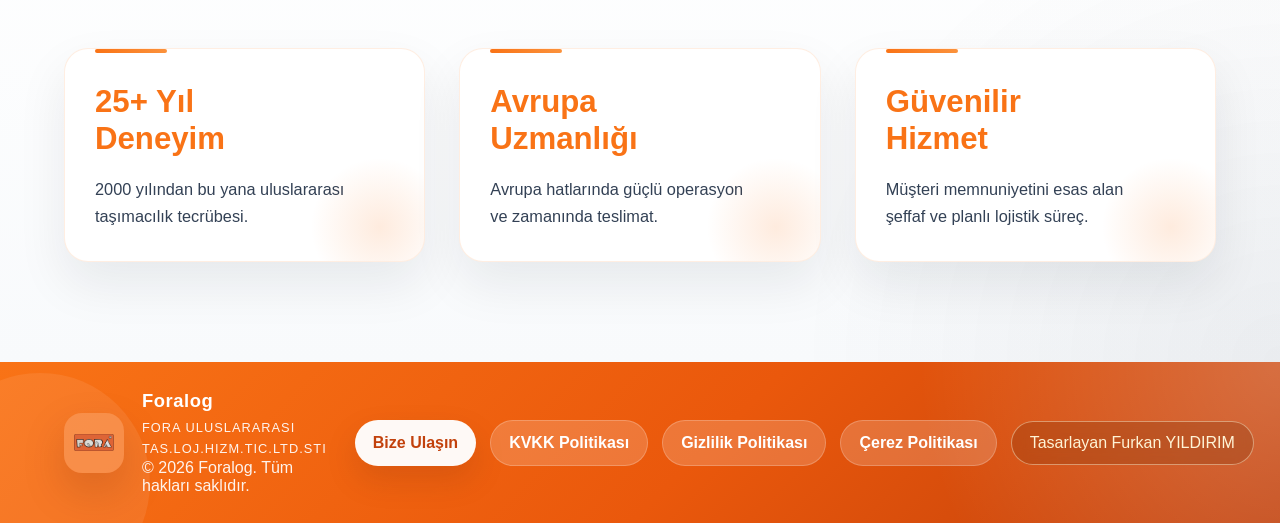
==== commit b5620aec: "Repair fora title" ====
--- a/index.html
+++ b/index.html
@@ -84,7 +84,7 @@
 
 <section class="why-us">
     <div class="container">
-        <h2 class="section-title" data-key="whyTitle">Neden Fora Lojistik?</h2>
+        <h2 class="section-title" data-key="whyTitle">Neden Fora Taşımacılık?</h2>
 
         <div class="service-cards feature-grid">
 
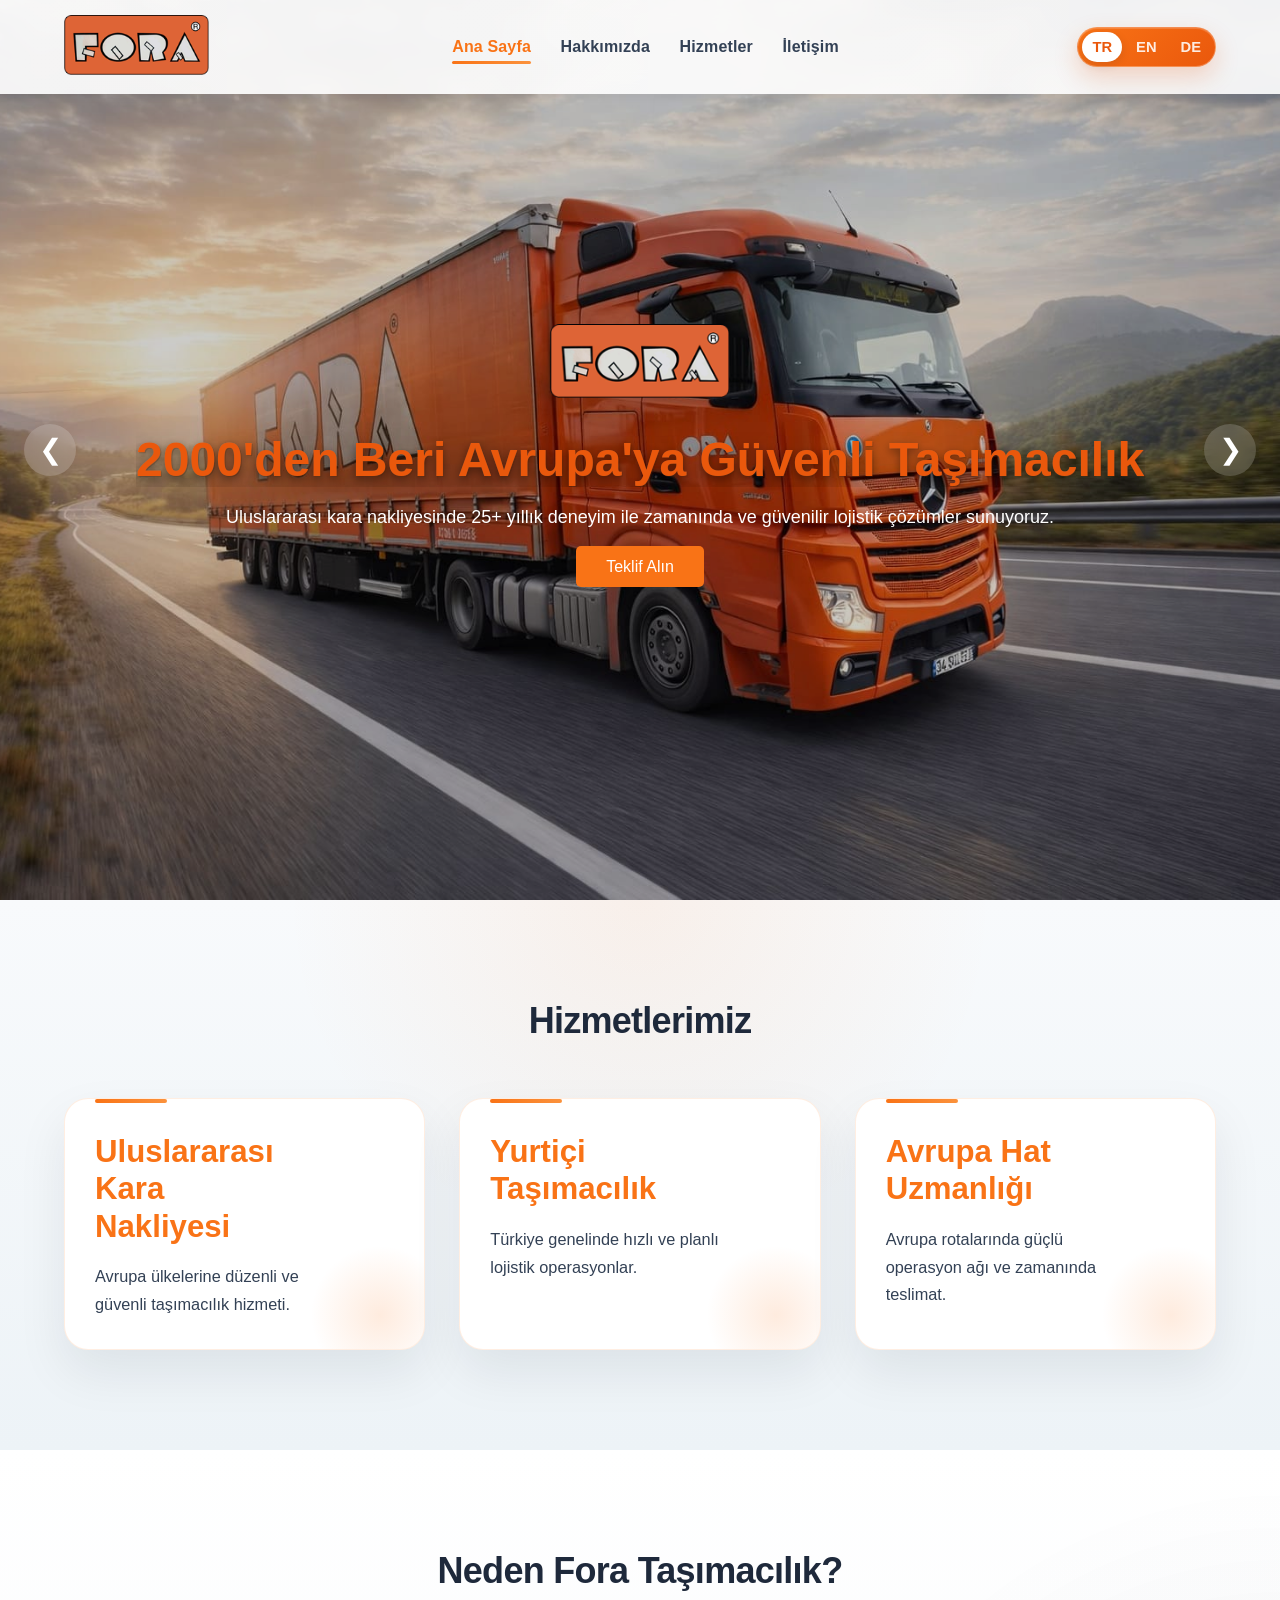
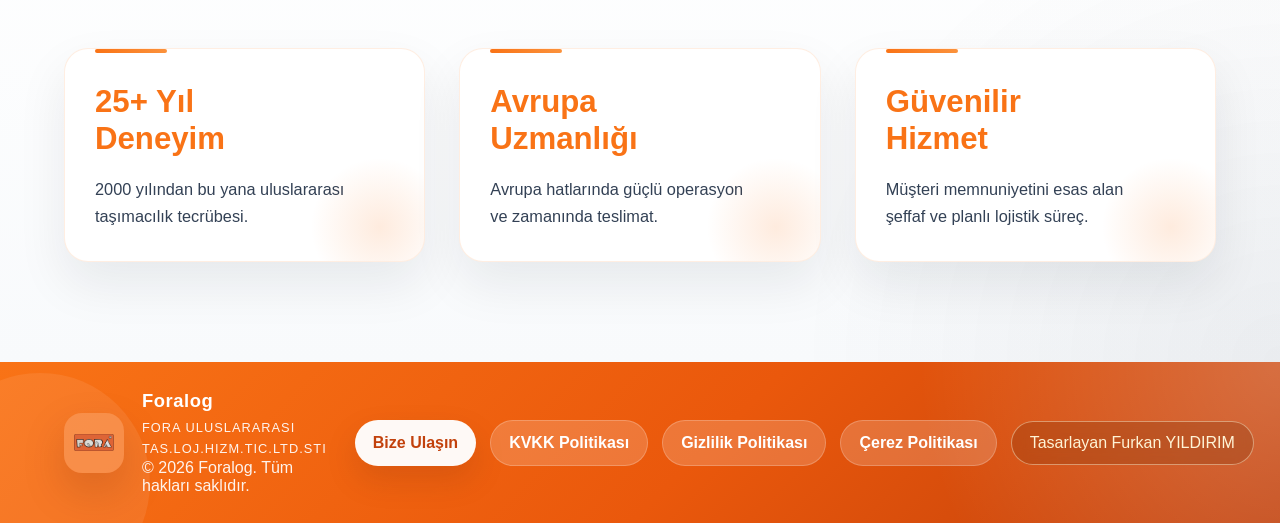
==== commit 551ca7dd: "Added whatsapp contact" ====
--- a/index.html
+++ b/index.html
@@ -122,7 +122,7 @@
             <a href="kvkk.html" class="footer-contact-btn footer-policy-btn" data-key="footerKvkkBtn">KVKK Politikası</a>
             <a href="gizlilik.html" class="footer-contact-btn footer-policy-btn" data-key="footerPrivacyBtn">Gizlilik Politikası</a>
             <a href="cerez.html" class="footer-contact-btn footer-policy-btn" data-key="footerCookieBtn">Çerez Politikası</a>
-            <p class="footer-designer" data-key="footerDesigner">Tasarlayan Furkan Yıldırım</p>
+            <a href="https://furkan-yildirim-codes.github.io/furkan-portfolio/" target="_blank" rel="noopener noreferrer" class="footer-designer" data-key="footerDesigner">Tasarlayan Furkan Yıldırım</a>
         </div>
     </div>
 </footer>
--- a/assets/css/style.css
+++ b/assets/css/style.css
@@ -164,7 +164,7 @@
     content: "";
     position: absolute;
     inset: 0;
-    background: rgba(0,0,0,0.45);
+    background: rgba(0,0,0,0.20);
     z-index: 1;
 }
 
@@ -382,11 +382,13 @@
 }
 
 .footer-designer {
+    display: inline-block;
     padding: 12px 18px;
     border-radius: 999px;
     border: 1px solid rgba(255,244,214,0.45);
     background: rgba(120,53,15,0.26);
     color: #fff4d6;
+    text-decoration: none;
     backdrop-filter: blur(8px);
     white-space: nowrap;
     transition: transform 0.25s ease, background 0.25s ease, box-shadow 0.25s ease, border-color 0.25s ease;
@@ -850,6 +852,13 @@
     border-radius: 14px;
 }
 
+.contact-box .whatsapp-icon svg {
+    display: block;
+    width: 24px;
+    height: 24px;
+    transform: translateX(1px);
+}
+
 .contact-box strong {
     display: block;
     margin-bottom: 6px;
@@ -923,6 +932,7 @@
 .about-stats {
     display: flex;
     flex-direction: column;
+    align-items: center;
     gap: 25px;
     animation: fadeUp 1.2s ease forwards;
 }
@@ -937,6 +947,8 @@
     box-shadow: 0 22px 50px rgba(15,23,42,0.08);
     overflow: hidden;
     transition: transform 0.4s ease, box-shadow 0.4s ease, border-color 0.4s ease;
+    width: 100%;
+    max-width: 430px;
 }
 
 .stat-box::before {
@@ -1021,7 +1033,8 @@
 
 .countries-grid {
     display: grid;
-    grid-template-columns: repeat(auto-fit, minmax(180px, 1fr));
+    grid-template-columns: repeat(2, minmax(180px, 220px));
+    justify-content: center;
     gap: 20px;
     margin-bottom: 40px;
 }
@@ -1053,12 +1066,6 @@
     box-shadow: 0 24px 45px rgba(15,23,42,0.1);
 }
 
-.countries-grid div:last-child {
-    grid-column: 1 / -1;
-    max-width: 220px;
-    justify-self: center;
-}
-
 .country-note {
     text-align: center;
     max-width: 700px;
@@ -1079,9 +1086,8 @@
         font-size: 42px;
     }
 
-    .countries-grid div:last-child {
-        max-width: none;
-        width: 100%;
+    .countries-grid {
+        grid-template-columns: minmax(180px, 220px);
     }
 }
 
@@ -1199,6 +1205,11 @@
 
 .hero h1 {
     color: #ea580c;
+    text-shadow:
+        0 3px 8px rgba(0,0,0,0.42),
+        0 14px 30px rgba(0,0,0,0.34),
+        0 0 1px rgba(255,255,255,0.24),
+        1px 1px 0 rgba(120,53,15,0.28);
 }
 
 .services-detail-section {
@@ -1581,18 +1592,20 @@
 
 .lang-switch {
     margin-left: 20px;
-    cursor: pointer;
-    font-weight: 600;
-    color: #ea580c;
-    border: 2px solid #ea580c;
-    padding: 5px 10px;
-    border-radius: 6px;
-    transition: background 0.3s ease, color 0.3s ease, transform 0.3s ease, box-shadow 0.3s ease;
+    display: inline-flex;
+    align-items: center;
+    gap: 4px;
+    padding: 4px;
+    border: 1px solid rgba(255,255,255,0.28);
+    border-radius: 999px;
+    background: linear-gradient(135deg, #f97316, #ea580c);
+    box-shadow: 0 10px 24px rgba(234,88,12,0.22), inset 0 1px 0 rgba(255,255,255,0.16);
+    transition: transform 0.3s ease, box-shadow 0.3s ease, filter 0.3s ease;
 }
 
 .lang-switch:hover {
-    background: #ea580c;
-    color: white;
+    filter: brightness(1.03);
+    box-shadow: 0 14px 28px rgba(234,88,12,0.28), inset 0 1px 0 rgba(255,255,255,0.16);
 }
 
 .lang-switch.switching {
@@ -1605,10 +1618,8 @@
         box-shadow: 0 0 0 rgba(234,88,12,0);
     }
     40% {
-        transform: scale(0.92) rotate(-8deg);
-        box-shadow: 0 0 0 8px rgba(234,88,12,0.12);
-        background: #ea580c;
-        color: white;
+        transform: scale(0.96);
+        box-shadow: 0 0 0 8px rgba(255,255,255,0.08);
     }
     100% {
         transform: scale(1) rotate(0deg);
@@ -1616,9 +1627,34 @@
     }
 }
 
+.lang-switch-option {
+    appearance: none;
+    border: 0;
+    background: transparent;
+    color: rgba(255,255,255,0.88);
+    font-size: 0.92rem;
+    font-weight: 700;
+    line-height: 1;
+    min-width: 36px;
+    padding: 8px 10px;
+    border-radius: 999px;
+    cursor: pointer;
+    transition: background 0.3s ease, color 0.3s ease, transform 0.3s ease, box-shadow 0.3s ease;
+}
+
+.lang-switch-option:hover {
+    color: #ffffff;
+}
+
+.lang-switch-option.is-active {
+    background: #ffffff;
+    color: #ea580c;
+    box-shadow: 0 3px 10px rgba(15,23,42,0.12);
+}
+
 /* Varsayılan: Desktop */
 .desktop-lang {
-    display: block;
+    display: inline-flex;
 }
 
 .mobile-lang {
@@ -1633,15 +1669,15 @@
     }
 
     .mobile-lang {
-        display: block;
+        display: inline-flex;
         margin: 20px auto 0 auto;
-        width: 80%;
+        width: fit-content;
         text-align: center;
     }
 }
 
 #nav-menu .lang-switch {
-    width: 80%;
+    width: fit-content;
     margin: 20px auto 0 auto;
     text-align: center;
     display: none;
@@ -1654,7 +1690,7 @@
     }
 
     #nav-menu .lang-switch {
-        display: block;
+        display: inline-flex;
         margin-top: 20px;
         text-align: center;
     }
